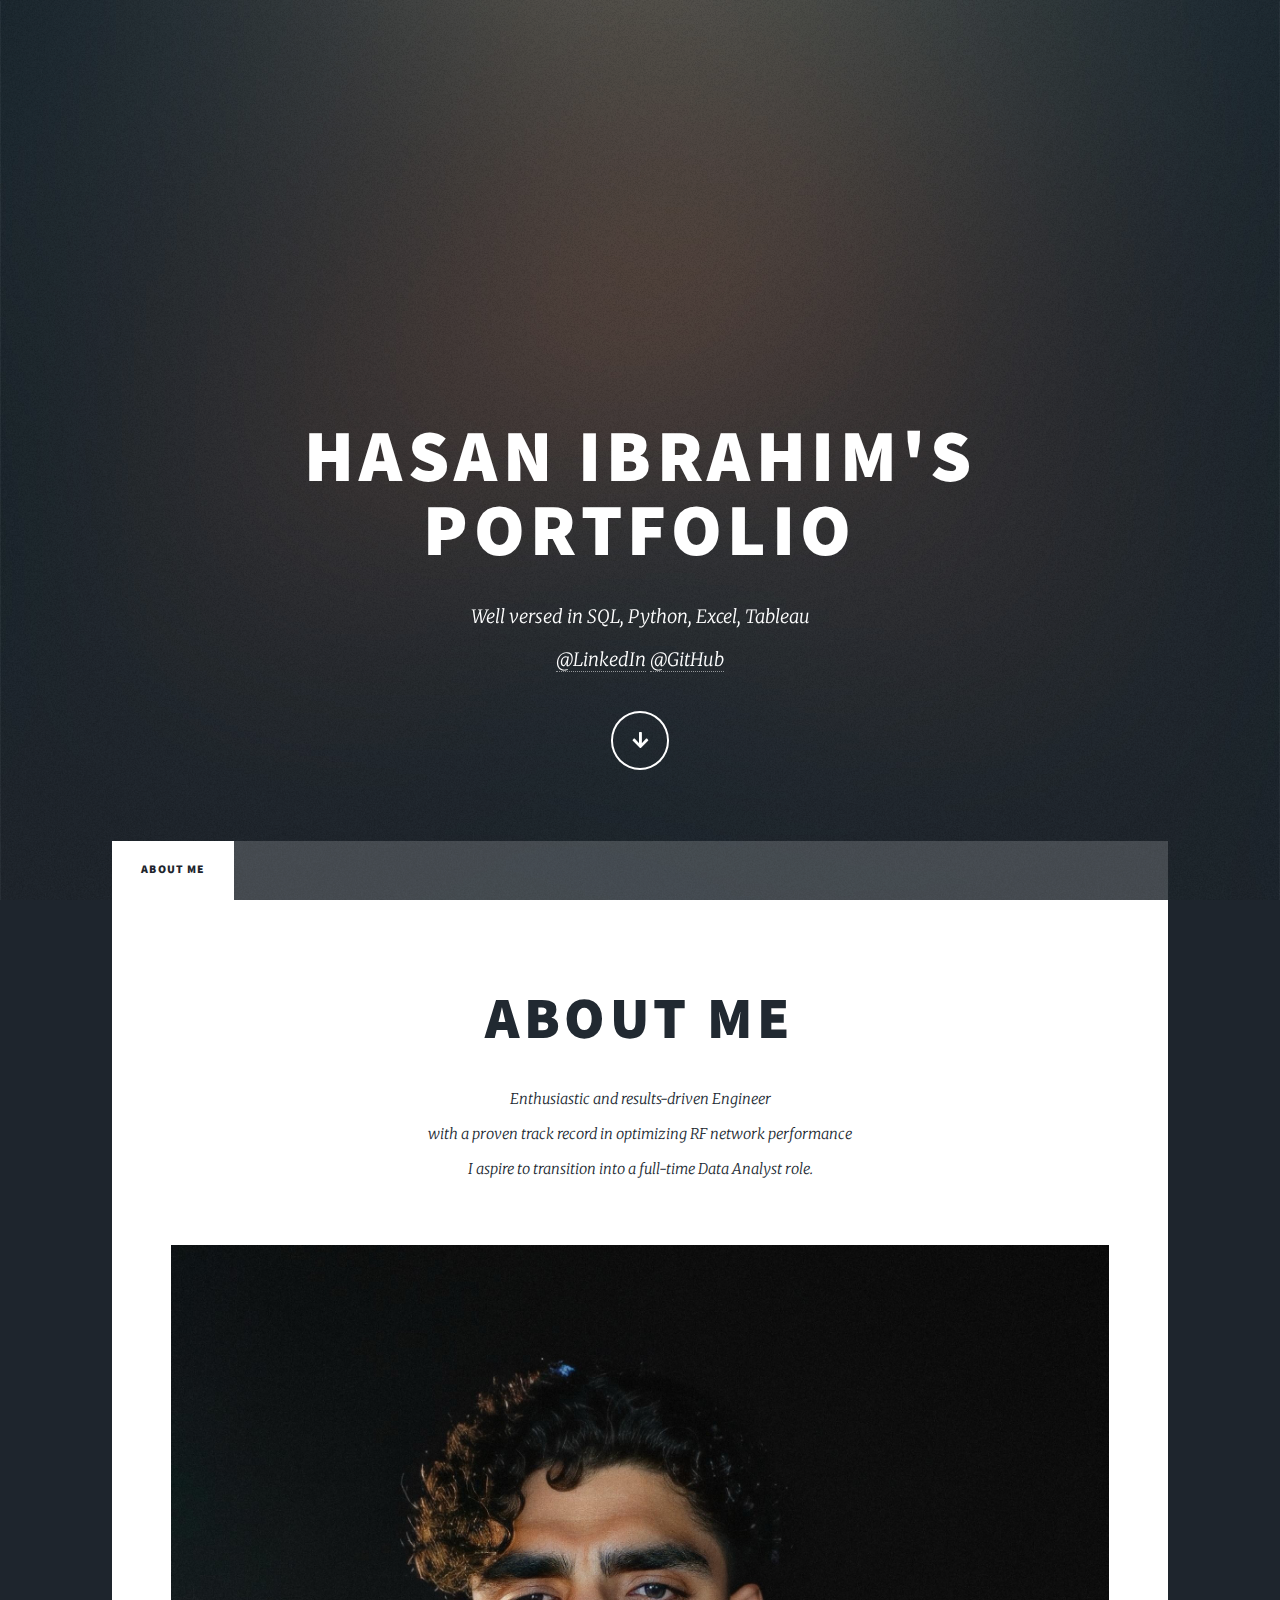
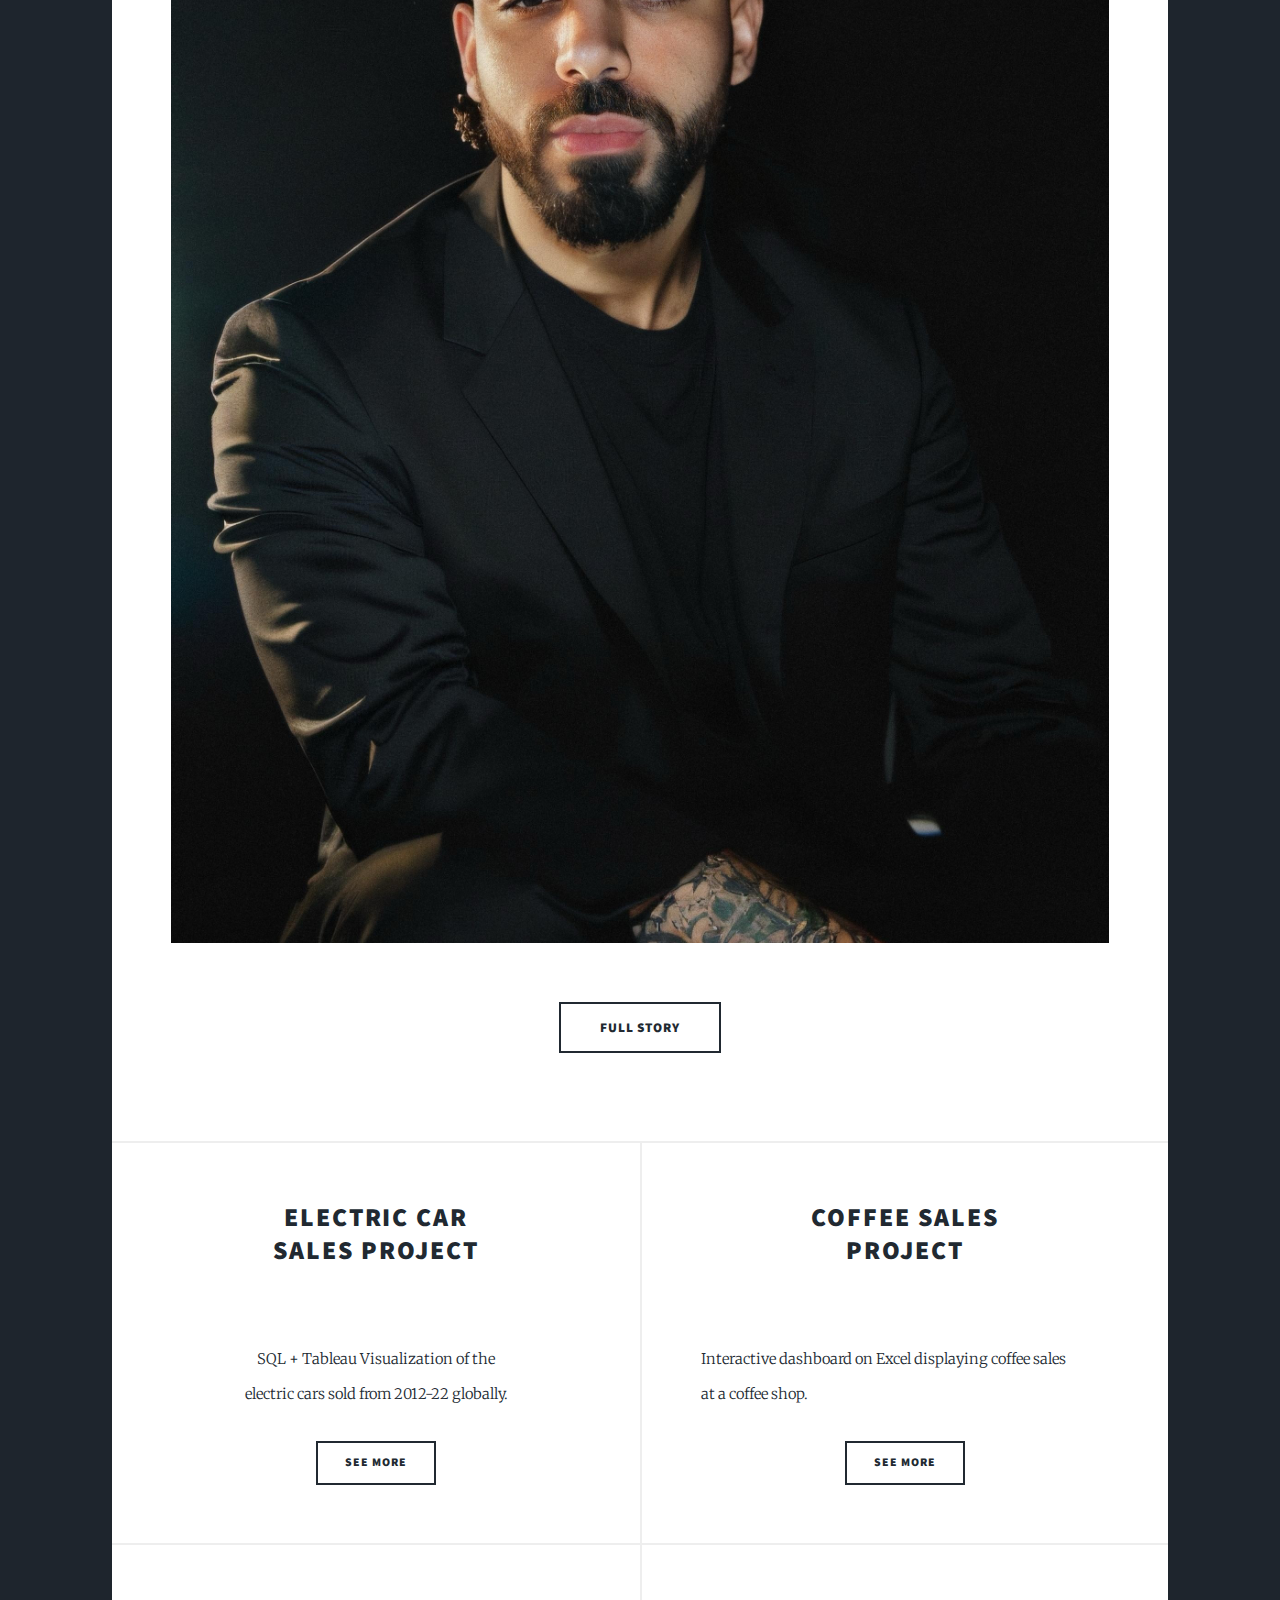
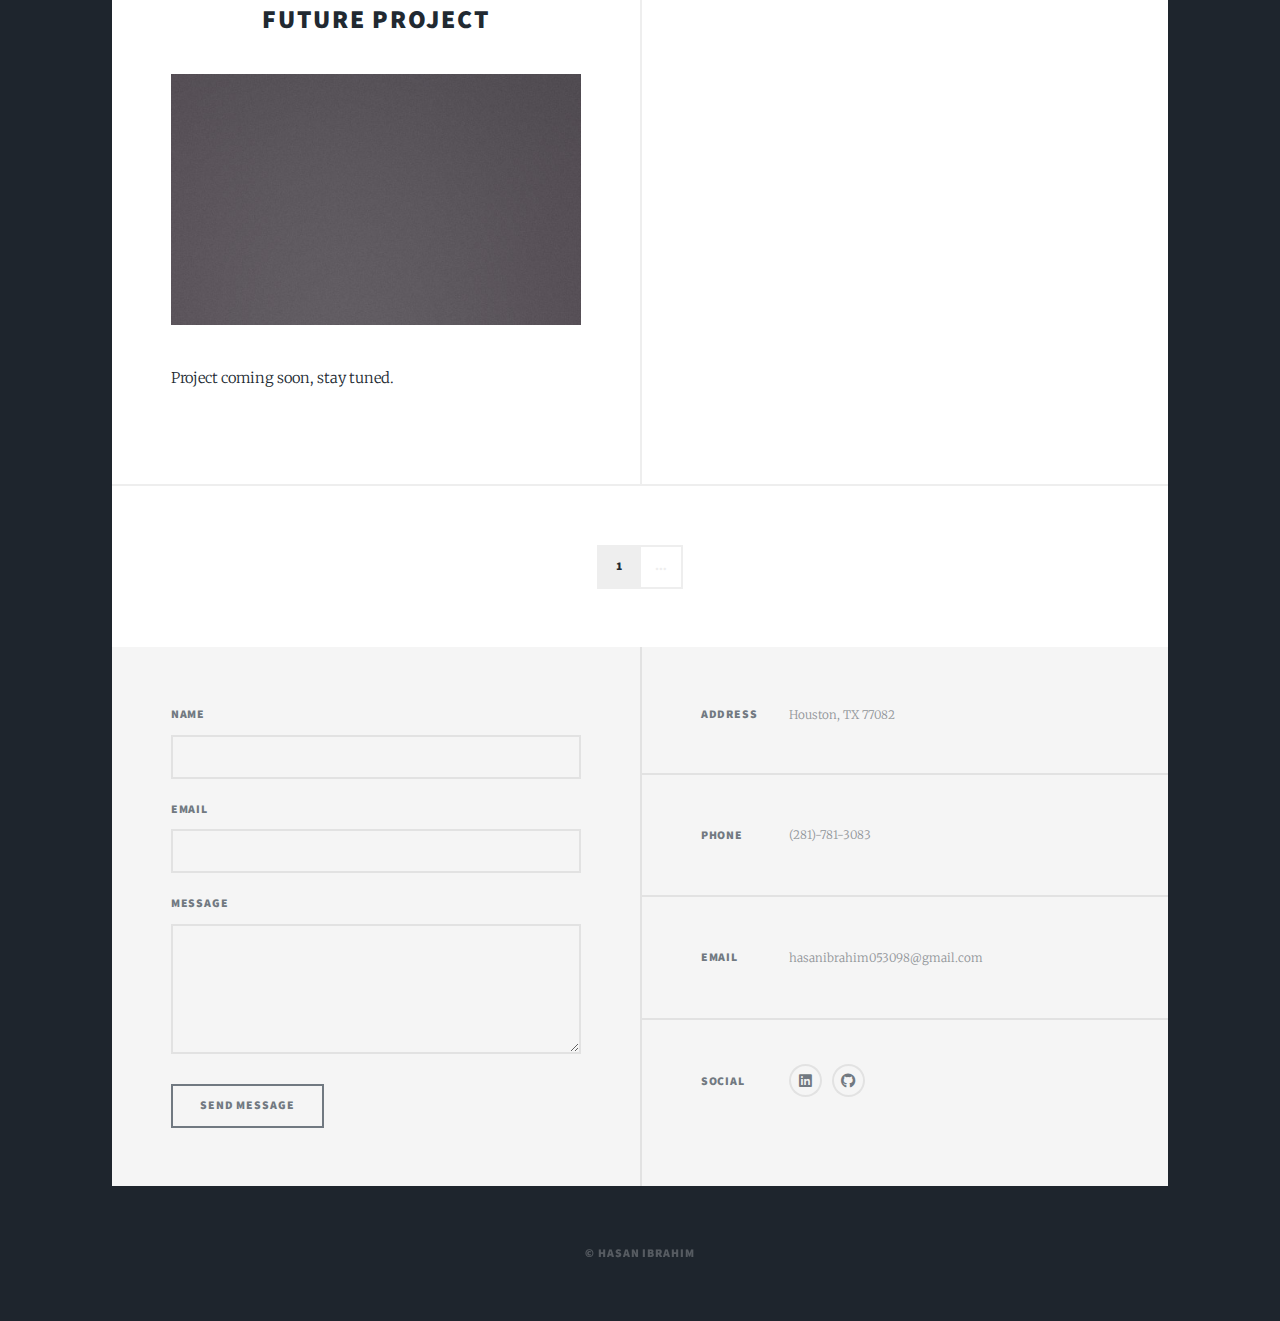
==== index.html @ 6876dbb0 "Update index.html" ====
<!DOCTYPE HTML>
<!--
	Massively by HTML5 UP
	html5up.net | @ajlkn
	Free for personal and commercial use under the CCA 3.0 license (html5up.net/license)
-->
<html>
	<head>
		<title>Hasan Ibrahim's Portfolio</title>
		<meta charset="utf-8" />
		<meta name="viewport" content="width=device-width, initial-scale=1, user-scalable=no" />
		<link rel="stylesheet" href="assets/css/main.css" />
		<noscript><link rel="stylesheet" href="assets/css/noscript.css" /></noscript>
	</head>
	<body class="is-preload">

		<!-- Wrapper -->
			<div id="wrapper" class="fade-in">

				<!-- Intro -->
					<div id="intro">
						<h1>Hasan Ibrahim's <br />
						Portfolio</h1>
						<p>Well versed in SQL, Python, Excel, Tableau <br />
							<a href="https://www.linkedin.com/in/hasan-ibrahim-1386b9132/">@LinkedIn</a>  <a href="https://github.com/HasanMIbrahim/PortfilioProjects">@GitHub</a><br />
						 </p>
						<ul class="actions">
							<li><a href="#header" class="button icon solid solo fa-arrow-down scrolly">Continue</a></li>
						</ul>
					</div>

				<!-- Header -->
					<header id="header">
						<a href="index.html" class="logo">Hasan's Portfolio</a>
					</header>

				<!-- Nav -->
					<nav id="nav">
						<ul class="links">
							<li class="active"><a href="index.html">About Me</a></li>
						

						</ul>
						<ul class="icons">
						
						</ul>
					</nav>

				<!-- Main -->
					<div id="main">

						<!-- Featured Post -->
							<article class="post featured">
								<header class="major">
									
									<h2><a href="#">About Me<br />
									</a></h2>
									<p>Enthusiastic and results-driven Engineer<br />
										with a proven track record in optimizing RF network performance<br />
										I aspire to transition into a full-time Data Analyst role.</p>
								</header>
								<a href="#" class="image main"><img src="images/pic10.jpg" alt="" /></a>
								<ul class="actions special">
									 <!-- Updated button link -->
                                     <li><a href="full_story.html" class="button large" target="_blank">Full Story</a></li>
								</ul>
							</article>

						<!-- Posts -->
							<section class="posts">
								<article>
									<header>
										
										<h2><a href="#">Electric Car<br />
										 Sales Project</a></h2>
									</header>
									<a href="#" class="image fit"><img src="https://hasanmibrahim.github.io/HasanPortfolio.github.io/images/pic11.jpg" alt="" /></a>
									<p>   <p></p>    SQL + Tableau Visualization of the <br />
									  electric cars sold from 2012-22 globally.</p>
									<ul class="actions special">
										<li><a href="see_more.html" class="button" target="_blank">See More</a></li>
									</ul>
								</article>
								<article>
									<header>
										
										<h2><a href="#">Coffee sales<br />
										Project</a></h2>
									</header>
									<a href="#" class="image fit"><img src="https://hasanmibrahim.github.io/HasanPortfolio.github.io/images/pic12.jpg" alt="" /></a>
									<p>Interactive dashboard on Excel displaying coffee sales<br /> 
									                   at a coffee shop.</p>
									<ul class="actions special">
										<li><a href="see_more2.html" class="button" target="_blank">See More</a></li>
									</ul>
								</article>
								<article>
									<header>
										
										<h2><a href="#">FUTURE PROJECT<br />
										</a></h2>
									</header>
									<a href="#" class="image fit"><img src="images/pic04.jpg" alt="" /></a>
									<p>Project coming soon, stay tuned.</p>
									<ul class="actions special">
										
									</ul>
								</article>
								<article>
									
									
								</article>
							</section>

						<!-- Footer -->
							<footer>
								<div class="pagination">
									<!--<a href="#" class="previous">Prev</a>-->
									<a href="#" class="page active">1</a>
								
									<span class="extra">&hellip;</span>
									
							</footer>

					</div>

				<!-- Footer -->
					<footer id="footer">
						<section>
							<form method="post" action="mailto:hasanibrahim053098@gmail.com" enctype="text/plain">
								<div class="fields">
									<div class="field">
										<label for="name">Name</label>
										<input type="text" name="name" id="name" />
									</div>
									<div class="field">
										<label for="email">Email</label>
										<input type="text" name="email" id="email" />
									</div>
									<div class="field">
										<label for="message">Message</label>
										<textarea name="message" id="message" rows="3"></textarea>
									</div>
								</div>
								<ul class="actions">
									<li><input type="submit" value="Send Message" /></li>
								</ul>
							</form>
						</section>
						<section class="split contact">
							<section class="alt">
								<h3>Address</h3>
								<p>Houston, TX 77082</p>
								
							</section>
							<section>
								<h3>Phone</h3>
								<p>(281)-781-3083</a></p>
							</section>
							<section>
								<h3>Email</h3>
								<p>hasanibrahim053098@gmail.com</a></p>
							</section>
							<section>
								<h3>Social</h3>
								<ul class="icons alt">
									<li><a href="https://www.linkedin.com/in/hasan-ibrahim-1386b9132/"target="_blank" class="icon brands alt fa-linkedin"><span class="label">LinkedIn</span></a></li>
									<li><a href="https://github.com/HasanMIbrahim/PortfilioProjects"target="_blank" class="icon brands alt fa-github"><span class="label">Github</span></a></li>
									
							</section>
						</section>
					</footer>

				<!-- Copyright -->
					<div id="copyright">
						<ul><li>&copy; Hasan Ibrahim</li>

			</div>

		<!-- Scripts -->
			<script src="assets/js/jquery.min.js"></script>
			<script src="assets/js/jquery.scrollex.min.js"></script>
			<script src="assets/js/jquery.scrolly.min.js"></script>
			<script src="assets/js/browser.min.js"></script>
			<script src="assets/js/breakpoints.min.js"></script>
			<script src="assets/js/util.js"></script>
			<script src="assets/js/main.js"></script>

	</body>
</html>
---- assets/css/main.css ----
@import url(fontawesome-all.min.css);
@import url("https://fonts.googleapis.com/css?family=Merriweather:300,700,300italic,700italic|Source+Sans+Pro:900");

/*
	Massively by HTML5 UP
	html5up.net | @ajlkn
	Free for personal and commercial use under the CCA 3.0 license (html5up.net/license)
*/

html, body, div, span, applet, object,
iframe, h1, h2, h3, h4, h5, h6, p, blockquote,
pre, a, abbr, acronym, address, big, cite,
code, del, dfn, em, img, ins, kbd, q, s, samp,
small, strike, strong, sub, sup, tt, var, b,
u, i, center, dl, dt, dd, ol, ul, li, fieldset,
form, label, legend, table, caption, tbody,
tfoot, thead, tr, th, td, article, aside,
canvas, details, embed, figure, figcaption,
footer, header, hgroup, menu, nav, output, ruby,
section, summary, time, mark, audio, video {
	margin: 0;
	padding: 0;
	border: 0;
	font-size: 100%;
	font: inherit;
	vertical-align: baseline;}

article, aside, details, figcaption, figure,
footer, header, hgroup, menu, nav, section {
	display: block;}

body {
	line-height: 1;
}

ol, ul {
	list-style: none;
}

blockquote, q {
	quotes: none;
}

	blockquote:before, blockquote:after, q:before, q:after {
		content: '';
		content: none;
	}

table {
	border-collapse: collapse;
	border-spacing: 0;
}

body {
	-webkit-text-size-adjust: none;
}

mark {
	background-color: transparent;
	color: inherit;
}

input::-moz-focus-inner {
	border: 0;
	padding: 0;
}

input, select, textarea {
	-moz-appearance: none;
	-webkit-appearance: none;
	-ms-appearance: none;
	appearance: none;
}

/* Basic */

	@-ms-viewport {
		width: device-width;
	}

	body {
		-ms-overflow-style: scrollbar;
	}

	@media screen and (max-width: 480px) {

		html, body {
			min-width: 320px;
		}

	}

	html {
		box-sizing: border-box;
	}

	*, *:before, *:after {
		box-sizing: inherit;
	}

	body {
		background-color: #1e252d;
	}

		body.is-preload *, body.is-preload *:before, body.is-preload *:after {
			-moz-animation: none !important;
			-webkit-animation: none !important;
			-ms-animation: none !important;
			animation: none !important;
			-moz-transition: none !important;
			-webkit-transition: none !important;
			-ms-transition: none !important;
			transition: none !important;
		}

/* Type */

	html {
		font-size: 16pt;
	}

		@media screen and (max-width: 1680px) {

			html {
				font-size: 12pt;
			}

		}

		@media screen and (max-width: 1280px) {

			html {
				font-size: 11pt;
			}

		}

		@media screen and (max-width: 360px) {

			html {
				font-size: 10pt;
			}

		}

	body {
		color: #212931;
	}

	body, input, select, textarea {
		font-family: "Merriweather", Georgia, serif;
		font-weight: 300;
		font-size: 1rem;
		line-height: 2.375;
	}

	a {
		-moz-transition: color 0.2s ease-in-out, background-color 0.2s ease-in-out, border-color 0.2s ease-in-out, box-shadow 0.2s ease-in-out;
		-webkit-transition: color 0.2s ease-in-out, background-color 0.2s ease-in-out, border-color 0.2s ease-in-out, box-shadow 0.2s ease-in-out;
		-ms-transition: color 0.2s ease-in-out, background-color 0.2s ease-in-out, border-color 0.2s ease-in-out, box-shadow 0.2s ease-in-out;
		transition: color 0.2s ease-in-out, background-color 0.2s ease-in-out, border-color 0.2s ease-in-out, box-shadow 0.2s ease-in-out;
		border-bottom: dotted 1px;
		text-decoration: none;
	}

		a:hover {
			border-bottom-color: transparent;
		}

	strong, b {
		font-weight: 600;
	}

	em, i {
		font-style: italic;
	}

	p {
		text-align: justify;
		margin: 0 0 2rem 0;
	}

	h1, h2, h3, h4, h5, h6 {
		font-family: "Source Sans Pro", Helvetica, sans-serif;
		font-weight: 900;
		line-height: 1.5;
		letter-spacing: 0.075em;
		text-transform: uppercase;
		margin: 0 0 1rem 0;
	}

		h1 a, h2 a, h3 a, h4 a, h5 a, h6 a {
			border-bottom: 0;
			color: inherit;
			text-decoration: none;
		}

	h1 {
		font-size: 4rem;
		line-height: 1.1;
		margin: 0 0 2rem 0;
	}

	h2 {
		font-size: 1.75rem;
		line-height: 1.3;
		margin: 0 0 1.5rem 0;
	}

	h3 {
		font-size: 1.25rem;
		margin: 0 0 1.5rem 0;
	}

	h4 {
		font-size: 1rem;
	}

	h5 {
		font-size: 0.9rem;
	}

	h6 {
		font-size: 0.8rem;
	}

	sub {
		font-size: 0.8rem;
		position: relative;
		top: 0.5rem;
	}

	sup {
		font-size: 0.8rem;
		position: relative;
		top: -0.5rem;
	}

	blockquote {
		border-left: solid 4px;
		font-style: italic;
		margin: 0 0 2rem 0;
		padding: 0.5rem 0 0.5rem 2rem;
	}

	code {
		border: solid 2px;
		font-family: "Courier New", monospace;
		font-size: 0.9rem;
		margin: 0 0.25rem;
		padding: 0.25rem 0.65rem;
	}

	pre {
		-webkit-overflow-scrolling: touch;
		font-family: "Courier New", monospace;
		font-size: 0.9rem;
		margin: 0 0 2rem 0;
	}

		pre code {
			display: block;
			line-height: 1.75;
			padding: 1rem 1.5rem;
			overflow-x: auto;
		}

	hr {
		border: 0;
		border-bottom: solid 2px;
		margin: 3rem 0;
	}

		hr.major {
			margin: 5rem 0;
		}

	.align-left {
		text-align: left;
	}

	.align-center {
		text-align: center;
	}

	.align-right {
		text-align: right;
	}

	input, select, textarea {
		color: #212931;
	}

	a {
		color: #212931;
		border-bottom-color: rgba(33, 41, 49, 0.5);
	}

		a:hover {
			border-bottom-color: transparent;
			color: #18bfef !important;
		}

	strong, b {
		color: #212931;
	}

	h1, h2, h3, h4, h5, h6 {
		color: #212931;
	}

	blockquote {
		border-left-color: #eeeeee;
	}

	code {
		background: rgba(220, 220, 220, 0.25);
		border-color: #eeeeee;
	}

	hr {
		border-bottom-color: #eeeeee;
	}

/* Row */

	.row {
		display: flex;
		flex-wrap: wrap;
		box-sizing: border-box;
		align-items: stretch;
	}

		.row > * {
			box-sizing: border-box;
		}

		.row.gtr-uniform > * > :last-child {
			margin-bottom: 0;
		}

		.row.aln-left {
			justify-content: flex-start;
		}

		.row.aln-center {
			justify-content: center;
		}

		.row.aln-right {
			justify-content: flex-end;
		}

		.row.aln-top {
			align-items: flex-start;
		}

		.row.aln-middle {
			align-items: center;
		}

		.row.aln-bottom {
			align-items: flex-end;
		}

		.row > .imp {
			order: -1;
		}

		.row > .col-1 {
			width: 8.33333%;
		}

		.row > .off-1 {
			margin-left: 8.33333%;
		}

		.row > .col-2 {
			width: 16.66667%;
		}

		.row > .off-2 {
			margin-left: 16.66667%;
		}

		.row > .col-3 {
			width: 25%;
		}

		.row > .off-3 {
			margin-left: 25%;
		}

		.row > .col-4 {
			width: 33.33333%;
		}

		.row > .off-4 {
			margin-left: 33.33333%;
		}

		.row > .col-5 {
			width: 41.66667%;
		}

		.row > .off-5 {
			margin-left: 41.66667%;
		}

		.row > .col-6 {
			width: 50%;
		}

		.row > .off-6 {
			margin-left: 50%;
		}

		.row > .col-7 {
			width: 58.33333%;
		}

		.row > .off-7 {
			margin-left: 58.33333%;
		}

		.row > .col-8 {
			width: 66.66667%;
		}

		.row > .off-8 {
			margin-left: 66.66667%;
		}

		.row > .col-9 {
			width: 75%;
		}

		.row > .off-9 {
			margin-left: 75%;
		}

		.row > .col-10 {
			width: 83.33333%;
		}

		.row > .off-10 {
			margin-left: 83.33333%;
		}

		.row > .col-11 {
			width: 91.66667%;
		}

		.row > .off-11 {
			margin-left: 91.66667%;
		}

		.row > .col-12 {
			width: 100%;
		}

		.row > .off-12 {
			margin-left: 100%;
		}

		.row.gtr-0 {
			margin-top: 0;
			margin-left: 0rem;
		}

			.row.gtr-0 > * {
				padding: 0 0 0 0rem;
			}

			.row.gtr-0.gtr-uniform {
				margin-top: 0rem;
			}

				.row.gtr-0.gtr-uniform > * {
					padding-top: 0rem;
				}

		.row.gtr-25 {
			margin-top: 0;
			margin-left: -0.375rem;
		}

			.row.gtr-25 > * {
				padding: 0 0 0 0.375rem;
			}

			.row.gtr-25.gtr-uniform {
				margin-top: -0.375rem;
			}

				.row.gtr-25.gtr-uniform > * {
					padding-top: 0.375rem;
				}

		.row.gtr-50 {
			margin-top: 0;
			margin-left: -0.75rem;
		}

			.row.gtr-50 > * {
				padding: 0 0 0 0.75rem;
			}

			.row.gtr-50.gtr-uniform {
				margin-top: -0.75rem;
			}

				.row.gtr-50.gtr-uniform > * {
					padding-top: 0.75rem;
				}

		.row {
			margin-top: 0;
			margin-left: -1.5rem;
		}

			.row > * {
				padding: 0 0 0 1.5rem;
			}

			.row.gtr-uniform {
				margin-top: -1.5rem;
			}

				.row.gtr-uniform > * {
					padding-top: 1.5rem;
				}

		.row.gtr-150 {
			margin-top: 0;
			margin-left: -2.25rem;
		}

			.row.gtr-150 > * {
				padding: 0 0 0 2.25rem;
			}

			.row.gtr-150.gtr-uniform {
				margin-top: -2.25rem;
			}

				.row.gtr-150.gtr-uniform > * {
					padding-top: 2.25rem;
				}

		.row.gtr-200 {
			margin-top: 0;
			margin-left: -3rem;
		}

			.row.gtr-200 > * {
				padding: 0 0 0 3rem;
			}

			.row.gtr-200.gtr-uniform {
				margin-top: -3rem;
			}

				.row.gtr-200.gtr-uniform > * {
					padding-top: 3rem;
				}

		@media screen and (max-width: 1680px) {

			.row {
				display: flex;
				flex-wrap: wrap;
				box-sizing: border-box;
				align-items: stretch;
			}

				.row > * {
					box-sizing: border-box;
				}

				.row.gtr-uniform > * > :last-child {
					margin-bottom: 0;
				}

				.row.aln-left {
					justify-content: flex-start;
				}

				.row.aln-center {
					justify-content: center;
				}

				.row.aln-right {
					justify-content: flex-end;
				}

				.row.aln-top {
					align-items: flex-start;
				}

				.row.aln-middle {
					align-items: center;
				}

				.row.aln-bottom {
					align-items: flex-end;
				}

				.row > .imp-xlarge {
					order: -1;
				}

				.row > .col-1-xlarge {
					width: 8.33333%;
				}

				.row > .off-1-xlarge {
					margin-left: 8.33333%;
				}

				.row > .col-2-xlarge {
					width: 16.66667%;
				}

				.row > .off-2-xlarge {
					margin-left: 16.66667%;
				}

				.row > .col-3-xlarge {
					width: 25%;
				}

				.row > .off-3-xlarge {
					margin-left: 25%;
				}

				.row > .col-4-xlarge {
					width: 33.33333%;
				}

				.row > .off-4-xlarge {
					margin-left: 33.33333%;
				}

				.row > .col-5-xlarge {
					width: 41.66667%;
				}

				.row > .off-5-xlarge {
					margin-left: 41.66667%;
				}

				.row > .col-6-xlarge {
					width: 50%;
				}

				.row > .off-6-xlarge {
					margin-left: 50%;
				}

				.row > .col-7-xlarge {
					width: 58.33333%;
				}

				.row > .off-7-xlarge {
					margin-left: 58.33333%;
				}

				.row > .col-8-xlarge {
					width: 66.66667%;
				}

				.row > .off-8-xlarge {
					margin-left: 66.66667%;
				}

				.row > .col-9-xlarge {
					width: 75%;
				}

				.row > .off-9-xlarge {
					margin-left: 75%;
				}

				.row > .col-10-xlarge {
					width: 83.33333%;
				}

				.row > .off-10-xlarge {
					margin-left: 83.33333%;
				}

				.row > .col-11-xlarge {
					width: 91.66667%;
				}

				.row > .off-11-xlarge {
					margin-left: 91.66667%;
				}

				.row > .col-12-xlarge {
					width: 100%;
				}

				.row > .off-12-xlarge {
					margin-left: 100%;
				}

				.row.gtr-0 {
					margin-top: 0;
					margin-left: 0rem;
				}

					.row.gtr-0 > * {
						padding: 0 0 0 0rem;
					}

					.row.gtr-0.gtr-uniform {
						margin-top: 0rem;
					}

						.row.gtr-0.gtr-uniform > * {
							padding-top: 0rem;
						}

				.row.gtr-25 {
					margin-top: 0;
					margin-left: -0.375rem;
				}

					.row.gtr-25 > * {
						padding: 0 0 0 0.375rem;
					}

					.row.gtr-25.gtr-uniform {
						margin-top: -0.375rem;
					}

						.row.gtr-25.gtr-uniform > * {
							padding-top: 0.375rem;
						}

				.row.gtr-50 {
					margin-top: 0;
					margin-left: -0.75rem;
				}

					.row.gtr-50 > * {
						padding: 0 0 0 0.75rem;
					}

					.row.gtr-50.gtr-uniform {
						margin-top: -0.75rem;
					}

						.row.gtr-50.gtr-uniform > * {
							padding-top: 0.75rem;
						}

				.row {
					margin-top: 0;
					margin-left: -1.5rem;
				}

					.row > * {
						padding: 0 0 0 1.5rem;
					}

					.row.gtr-uniform {
						margin-top: -1.5rem;
					}

						.row.gtr-uniform > * {
							padding-top: 1.5rem;
						}

				.row.gtr-150 {
					margin-top: 0;
					margin-left: -2.25rem;
				}

					.row.gtr-150 > * {
						padding: 0 0 0 2.25rem;
					}

					.row.gtr-150.gtr-uniform {
						margin-top: -2.25rem;
					}

						.row.gtr-150.gtr-uniform > * {
							padding-top: 2.25rem;
						}

				.row.gtr-200 {
					margin-top: 0;
					margin-left: -3rem;
				}

					.row.gtr-200 > * {
						padding: 0 0 0 3rem;
					}

					.row.gtr-200.gtr-uniform {
						margin-top: -3rem;
					}

						.row.gtr-200.gtr-uniform > * {
							padding-top: 3rem;
						}

		}

		@media screen and (max-width: 1280px) {

			.row {
				display: flex;
				flex-wrap: wrap;
				box-sizing: border-box;
				align-items: stretch;
			}

				.row > * {
					box-sizing: border-box;
				}

				.row.gtr-uniform > * > :last-child {
					margin-bottom: 0;
				}

				.row.aln-left {
					justify-content: flex-start;
				}

				.row.aln-center {
					justify-content: center;
				}

				.row.aln-right {
					justify-content: flex-end;
				}

				.row.aln-top {
					align-items: flex-start;
				}

				.row.aln-middle {
					align-items: center;
				}

				.row.aln-bottom {
					align-items: flex-end;
				}

				.row > .imp-large {
					order: -1;
				}

				.row > .col-1-large {
					width: 8.33333%;
				}

				.row > .off-1-large {
					margin-left: 8.33333%;
				}

				.row > .col-2-large {
					width: 16.66667%;
				}

				.row > .off-2-large {
					margin-left: 16.66667%;
				}

				.row > .col-3-large {
					width: 25%;
				}

				.row > .off-3-large {
					margin-left: 25%;
				}

				.row > .col-4-large {
					width: 33.33333%;
				}

				.row > .off-4-large {
					margin-left: 33.33333%;
				}

				.row > .col-5-large {
					width: 41.66667%;
				}

				.row > .off-5-large {
					margin-left: 41.66667%;
				}

				.row > .col-6-large {
					width: 50%;
				}

				.row > .off-6-large {
					margin-left: 50%;
				}

				.row > .col-7-large {
					width: 58.33333%;
				}

				.row > .off-7-large {
					margin-left: 58.33333%;
				}

				.row > .col-8-large {
					width: 66.66667%;
				}

				.row > .off-8-large {
					margin-left: 66.66667%;
				}

				.row > .col-9-large {
					width: 75%;
				}

				.row > .off-9-large {
					margin-left: 75%;
				}

				.row > .col-10-large {
					width: 83.33333%;
				}

				.row > .off-10-large {
					margin-left: 83.33333%;
				}

				.row > .col-11-large {
					width: 91.66667%;
				}

				.row > .off-11-large {
					margin-left: 91.66667%;
				}

				.row > .col-12-large {
					width: 100%;
				}

				.row > .off-12-large {
					margin-left: 100%;
				}

				.row.gtr-0 {
					margin-top: 0;
					margin-left: 0rem;
				}

					.row.gtr-0 > * {
						padding: 0 0 0 0rem;
					}

					.row.gtr-0.gtr-uniform {
						margin-top: 0rem;
					}

						.row.gtr-0.gtr-uniform > * {
							padding-top: 0rem;
						}

				.row.gtr-25 {
					margin-top: 0;
					margin-left: -0.375rem;
				}

					.row.gtr-25 > * {
						padding: 0 0 0 0.375rem;
					}

					.row.gtr-25.gtr-uniform {
						margin-top: -0.375rem;
					}

						.row.gtr-25.gtr-uniform > * {
							padding-top: 0.375rem;
						}

				.row.gtr-50 {
					margin-top: 0;
					margin-left: -0.75rem;
				}

					.row.gtr-50 > * {
						padding: 0 0 0 0.75rem;
					}

					.row.gtr-50.gtr-uniform {
						margin-top: -0.75rem;
					}

						.row.gtr-50.gtr-uniform > * {
							padding-top: 0.75rem;
						}

				.row {
					margin-top: 0;
					margin-left: -1.5rem;
				}

					.row > * {
						padding: 0 0 0 1.5rem;
					}

					.row.gtr-uniform {
						margin-top: -1.5rem;
					}

						.row.gtr-uniform > * {
							padding-top: 1.5rem;
						}

				.row.gtr-150 {
					margin-top: 0;
					margin-left: -2.25rem;
				}

					.row.gtr-150 > * {
						padding: 0 0 0 2.25rem;
					}

					.row.gtr-150.gtr-uniform {
						margin-top: -2.25rem;
					}

						.row.gtr-150.gtr-uniform > * {
							padding-top: 2.25rem;
						}

				.row.gtr-200 {
					margin-top: 0;
					margin-left: -3rem;
				}

					.row.gtr-200 > * {
						padding: 0 0 0 3rem;
					}

					.row.gtr-200.gtr-uniform {
						margin-top: -3rem;
					}

						.row.gtr-200.gtr-uniform > * {
							padding-top: 3rem;
						}

		}

		@media screen and (max-width: 980px) {

			.row {
				display: flex;
				flex-wrap: wrap;
				box-sizing: border-box;
				align-items: stretch;
			}

				.row > * {
					box-sizing: border-box;
				}

				.row.gtr-uniform > * > :last-child {
					margin-bottom: 0;
				}

				.row.aln-left {
					justify-content: flex-start;
				}

				.row.aln-center {
					justify-content: center;
				}

				.row.aln-right {
					justify-content: flex-end;
				}

				.row.aln-top {
					align-items: flex-start;
				}

				.row.aln-middle {
					align-items: center;
				}

				.row.aln-bottom {
					align-items: flex-end;
				}

				.row > .imp-medium {
					order: -1;
				}

				.row > .col-1-medium {
					width: 8.33333%;
				}

				.row > .off-1-medium {
					margin-left: 8.33333%;
				}

				.row > .col-2-medium {
					width: 16.66667%;
				}

				.row > .off-2-medium {
					margin-left: 16.66667%;
				}

				.row > .col-3-medium {
					width: 25%;
				}

				.row > .off-3-medium {
					margin-left: 25%;
				}

				.row > .col-4-medium {
					width: 33.33333%;
				}

				.row > .off-4-medium {
					margin-left: 33.33333%;
				}

				.row > .col-5-medium {
					width: 41.66667%;
				}

				.row > .off-5-medium {
					margin-left: 41.66667%;
				}

				.row > .col-6-medium {
					width: 50%;
				}

				.row > .off-6-medium {
					margin-left: 50%;
				}

				.row > .col-7-medium {
					width: 58.33333%;
				}

				.row > .off-7-medium {
					margin-left: 58.33333%;
				}

				.row > .col-8-medium {
					width: 66.66667%;
				}

				.row > .off-8-medium {
					margin-left: 66.66667%;
				}

				.row > .col-9-medium {
					width: 75%;
				}

				.row > .off-9-medium {
					margin-left: 75%;
				}

				.row > .col-10-medium {
					width: 83.33333%;
				}

				.row > .off-10-medium {
					margin-left: 83.33333%;
				}

				.row > .col-11-medium {
					width: 91.66667%;
				}

				.row > .off-11-medium {
					margin-left: 91.66667%;
				}

				.row > .col-12-medium {
					width: 100%;
				}

				.row > .off-12-medium {
					margin-left: 100%;
				}

				.row.gtr-0 {
					margin-top: 0;
					margin-left: 0rem;
				}

					.row.gtr-0 > * {
						padding: 0 0 0 0rem;
					}

					.row.gtr-0.gtr-uniform {
						margin-top: 0rem;
					}

						.row.gtr-0.gtr-uniform > * {
							padding-top: 0rem;
						}

				.row.gtr-25 {
					margin-top: 0;
					margin-left: -0.375rem;
				}

					.row.gtr-25 > * {
						padding: 0 0 0 0.375rem;
					}

					.row.gtr-25.gtr-uniform {
						margin-top: -0.375rem;
					}

						.row.gtr-25.gtr-uniform > * {
							padding-top: 0.375rem;
						}

				.row.gtr-50 {
					margin-top: 0;
					margin-left: -0.75rem;
				}

					.row.gtr-50 > * {
						padding: 0 0 0 0.75rem;
					}

					.row.gtr-50.gtr-uniform {
						margin-top: -0.75rem;
					}

						.row.gtr-50.gtr-uniform > * {
							padding-top: 0.75rem;
						}

				.row {
					margin-top: 0;
					margin-left: -1.5rem;
				}

					.row > * {
						padding: 0 0 0 1.5rem;
					}

					.row.gtr-uniform {
						margin-top: -1.5rem;
					}

						.row.gtr-uniform > * {
							padding-top: 1.5rem;
						}

				.row.gtr-150 {
					margin-top: 0;
					margin-left: -2.25rem;
				}

					.row.gtr-150 > * {
						padding: 0 0 0 2.25rem;
					}

					.row.gtr-150.gtr-uniform {
						margin-top: -2.25rem;
					}

						.row.gtr-150.gtr-uniform > * {
							padding-top: 2.25rem;
						}

				.row.gtr-200 {
					margin-top: 0;
					margin-left: -3rem;
				}

					.row.gtr-200 > * {
						padding: 0 0 0 3rem;
					}

					.row.gtr-200.gtr-uniform {
						margin-top: -3rem;
					}

						.row.gtr-200.gtr-uniform > * {
							padding-top: 3rem;
						}

		}

		@media screen and (max-width: 736px) {

			.row {
				display: flex;
				flex-wrap: wrap;
				box-sizing: border-box;
				align-items: stretch;
			}

				.row > * {
					box-sizing: border-box;
				}

				.row.gtr-uniform > * > :last-child {
					margin-bottom: 0;
				}

				.row.aln-left {
					justify-content: flex-start;
				}

				.row.aln-center {
					justify-content: center;
				}

				.row.aln-right {
					justify-content: flex-end;
				}

				.row.aln-top {
					align-items: flex-start;
				}

				.row.aln-middle {
					align-items: center;
				}

				.row.aln-bottom {
					align-items: flex-end;
				}

				.row > .imp-small {
					order: -1;
				}

				.row > .col-1-small {
					width: 8.33333%;
				}

				.row > .off-1-small {
					margin-left: 8.33333%;
				}

				.row > .col-2-small {
					width: 16.66667%;
				}

				.row > .off-2-small {
					margin-left: 16.66667%;
				}

				.row > .col-3-small {
					width: 25%;
				}

				.row > .off-3-small {
					margin-left: 25%;
				}

				.row > .col-4-small {
					width: 33.33333%;
				}

				.row > .off-4-small {
					margin-left: 33.33333%;
				}

				.row > .col-5-small {
					width: 41.66667%;
				}

				.row > .off-5-small {
					margin-left: 41.66667%;
				}

				.row > .col-6-small {
					width: 50%;
				}

				.row > .off-6-small {
					margin-left: 50%;
				}

				.row > .col-7-small {
					width: 58.33333%;
				}

				.row > .off-7-small {
					margin-left: 58.33333%;
				}

				.row > .col-8-small {
					width: 66.66667%;
				}

				.row > .off-8-small {
					margin-left: 66.66667%;
				}

				.row > .col-9-small {
					width: 75%;
				}

				.row > .off-9-small {
					margin-left: 75%;
				}

				.row > .col-10-small {
					width: 83.33333%;
				}

				.row > .off-10-small {
					margin-left: 83.33333%;
				}

				.row > .col-11-small {
					width: 91.66667%;
				}

				.row > .off-11-small {
					margin-left: 91.66667%;
				}

				.row > .col-12-small {
					width: 100%;
				}

				.row > .off-12-small {
					margin-left: 100%;
				}

				.row.gtr-0 {
					margin-top: 0;
					margin-left: 0rem;
				}

					.row.gtr-0 > * {
						padding: 0 0 0 0rem;
					}

					.row.gtr-0.gtr-uniform {
						margin-top: 0rem;
					}

						.row.gtr-0.gtr-uniform > * {
							padding-top: 0rem;
						}

				.row.gtr-25 {
					margin-top: 0;
					margin-left: -0.375rem;
				}

					.row.gtr-25 > * {
						padding: 0 0 0 0.375rem;
					}

					.row.gtr-25.gtr-uniform {
						margin-top: -0.375rem;
					}

						.row.gtr-25.gtr-uniform > * {
							padding-top: 0.375rem;
						}

				.row.gtr-50 {
					margin-top: 0;
					margin-left: -0.75rem;
				}

					.row.gtr-50 > * {
						padding: 0 0 0 0.75rem;
					}

					.row.gtr-50.gtr-uniform {
						margin-top: -0.75rem;
					}

						.row.gtr-50.gtr-uniform > * {
							padding-top: 0.75rem;
						}

				.row {
					margin-top: 0;
					margin-left: -1.5rem;
				}

					.row > * {
						padding: 0 0 0 1.5rem;
					}

					.row.gtr-uniform {
						margin-top: -1.5rem;
					}

						.row.gtr-uniform > * {
							padding-top: 1.5rem;
						}

				.row.gtr-150 {
					margin-top: 0;
					margin-left: -2.25rem;
				}

					.row.gtr-150 > * {
						padding: 0 0 0 2.25rem;
					}

					.row.gtr-150.gtr-uniform {
						margin-top: -2.25rem;
					}

						.row.gtr-150.gtr-uniform > * {
							padding-top: 2.25rem;
						}

				.row.gtr-200 {
					margin-top: 0;
					margin-left: -3rem;
				}

					.row.gtr-200 > * {
						padding: 0 0 0 3rem;
					}

					.row.gtr-200.gtr-uniform {
						margin-top: -3rem;
					}

						.row.gtr-200.gtr-uniform > * {
							padding-top: 3rem;
						}

		}

		@media screen and (max-width: 480px) {

			.row {
				display: flex;
				flex-wrap: wrap;
				box-sizing: border-box;
				align-items: stretch;
			}

				.row > * {
					box-sizing: border-box;
				}

				.row.gtr-uniform > * > :last-child {
					margin-bottom: 0;
				}

				.row.aln-left {
					justify-content: flex-start;
				}

				.row.aln-center {
					justify-content: center;
				}

				.row.aln-right {
					justify-content: flex-end;
				}

				.row.aln-top {
					align-items: flex-start;
				}

				.row.aln-middle {
					align-items: center;
				}

				.row.aln-bottom {
					align-items: flex-end;
				}

				.row > .imp-xsmall {
					order: -1;
				}

				.row > .col-1-xsmall {
					width: 8.33333%;
				}

				.row > .off-1-xsmall {
					margin-left: 8.33333%;
				}

				.row > .col-2-xsmall {
					width: 16.66667%;
				}

				.row > .off-2-xsmall {
					margin-left: 16.66667%;
				}

				.row > .col-3-xsmall {
					width: 25%;
				}

				.row > .off-3-xsmall {
					margin-left: 25%;
				}

				.row > .col-4-xsmall {
					width: 33.33333%;
				}

				.row > .off-4-xsmall {
					margin-left: 33.33333%;
				}

				.row > .col-5-xsmall {
					width: 41.66667%;
				}

				.row > .off-5-xsmall {
					margin-left: 41.66667%;
				}

				.row > .col-6-xsmall {
					width: 50%;
				}

				.row > .off-6-xsmall {
					margin-left: 50%;
				}

				.row > .col-7-xsmall {
					width: 58.33333%;
				}

				.row > .off-7-xsmall {
					margin-left: 58.33333%;
				}

				.row > .col-8-xsmall {
					width: 66.66667%;
				}

				.row > .off-8-xsmall {
					margin-left: 66.66667%;
				}

				.row > .col-9-xsmall {
					width: 75%;
				}

				.row > .off-9-xsmall {
					margin-left: 75%;
				}

				.row > .col-10-xsmall {
					width: 83.33333%;
				}

				.row > .off-10-xsmall {
					margin-left: 83.33333%;
				}

				.row > .col-11-xsmall {
					width: 91.66667%;
				}

				.row > .off-11-xsmall {
					margin-left: 91.66667%;
				}

				.row > .col-12-xsmall {
					width: 100%;
				}

				.row > .off-12-xsmall {
					margin-left: 100%;
				}

				.row.gtr-0 {
					margin-top: 0;
					margin-left: 0rem;
				}

					.row.gtr-0 > * {
						padding: 0 0 0 0rem;
					}

					.row.gtr-0.gtr-uniform {
						margin-top: 0rem;
					}

						.row.gtr-0.gtr-uniform > * {
							padding-top: 0rem;
						}

				.row.gtr-25 {
					margin-top: 0;
					margin-left: -0.375rem;
				}

					.row.gtr-25 > * {
						padding: 0 0 0 0.375rem;
					}

					.row.gtr-25.gtr-uniform {
						margin-top: -0.375rem;
					}

						.row.gtr-25.gtr-uniform > * {
							padding-top: 0.375rem;
						}

				.row.gtr-50 {
					margin-top: 0;
					margin-left: -0.75rem;
				}

					.row.gtr-50 > * {
						padding: 0 0 0 0.75rem;
					}

					.row.gtr-50.gtr-uniform {
						margin-top: -0.75rem;
					}

						.row.gtr-50.gtr-uniform > * {
							padding-top: 0.75rem;
						}

				.row {
					margin-top: 0;
					margin-left: -1.5rem;
				}

					.row > * {
						padding: 0 0 0 1.5rem;
					}

					.row.gtr-uniform {
						margin-top: -1.5rem;
					}

						.row.gtr-uniform > * {
							padding-top: 1.5rem;
						}

				.row.gtr-150 {
					margin-top: 0;
					margin-left: -2.25rem;
				}

					.row.gtr-150 > * {
						padding: 0 0 0 2.25rem;
					}

					.row.gtr-150.gtr-uniform {
						margin-top: -2.25rem;
					}

						.row.gtr-150.gtr-uniform > * {
							padding-top: 2.25rem;
						}

				.row.gtr-200 {
					margin-top: 0;
					margin-left: -3rem;
				}

					.row.gtr-200 > * {
						padding: 0 0 0 3rem;
					}

					.row.gtr-200.gtr-uniform {
						margin-top: -3rem;
					}

						.row.gtr-200.gtr-uniform > * {
							padding-top: 3rem;
						}

		}

		@media screen and (max-width: 360px) {

			.row {
				display: flex;
				flex-wrap: wrap;
				box-sizing: border-box;
				align-items: stretch;
			}

				.row > * {
					box-sizing: border-box;
				}

				.row.gtr-uniform > * > :last-child {
					margin-bottom: 0;
				}

				.row.aln-left {
					justify-content: flex-start;
				}

				.row.aln-center {
					justify-content: center;
				}

				.row.aln-right {
					justify-content: flex-end;
				}

				.row.aln-top {
					align-items: flex-start;
				}

				.row.aln-middle {
					align-items: center;
				}

				.row.aln-bottom {
					align-items: flex-end;
				}

				.row > .imp-xxsmall {
					order: -1;
				}

				.row > .col-1-xxsmall {
					width: 8.33333%;
				}

				.row > .off-1-xxsmall {
					margin-left: 8.33333%;
				}

				.row > .col-2-xxsmall {
					width: 16.66667%;
				}

				.row > .off-2-xxsmall {
					margin-left: 16.66667%;
				}

				.row > .col-3-xxsmall {
					width: 25%;
				}

				.row > .off-3-xxsmall {
					margin-left: 25%;
				}

				.row > .col-4-xxsmall {
					width: 33.33333%;
				}

				.row > .off-4-xxsmall {
					margin-left: 33.33333%;
				}

				.row > .col-5-xxsmall {
					width: 41.66667%;
				}

				.row > .off-5-xxsmall {
					margin-left: 41.66667%;
				}

				.row > .col-6-xxsmall {
					width: 50%;
				}

				.row > .off-6-xxsmall {
					margin-left: 50%;
				}

				.row > .col-7-xxsmall {
					width: 58.33333%;
				}

				.row > .off-7-xxsmall {
					margin-left: 58.33333%;
				}

				.row > .col-8-xxsmall {
					width: 66.66667%;
				}

				.row > .off-8-xxsmall {
					margin-left: 66.66667%;
				}

				.row > .col-9-xxsmall {
					width: 75%;
				}

				.row > .off-9-xxsmall {
					margin-left: 75%;
				}

				.row > .col-10-xxsmall {
					width: 83.33333%;
				}

				.row > .off-10-xxsmall {
					margin-left: 83.33333%;
				}

				.row > .col-11-xxsmall {
					width: 91.66667%;
				}

				.row > .off-11-xxsmall {
					margin-left: 91.66667%;
				}

				.row > .col-12-xxsmall {
					width: 100%;
				}

				.row > .off-12-xxsmall {
					margin-left: 100%;
				}

				.row.gtr-0 {
					margin-top: 0;
					margin-left: 0rem;
				}

					.row.gtr-0 > * {
						padding: 0 0 0 0rem;
					}

					.row.gtr-0.gtr-uniform {
						margin-top: 0rem;
					}

						.row.gtr-0.gtr-uniform > * {
							padding-top: 0rem;
						}

				.row.gtr-25 {
					margin-top: 0;
					margin-left: -0.375rem;
				}

					.row.gtr-25 > * {
						padding: 0 0 0 0.375rem;
					}

					.row.gtr-25.gtr-uniform {
						margin-top: -0.375rem;
					}

						.row.gtr-25.gtr-uniform > * {
							padding-top: 0.375rem;
						}

				.row.gtr-50 {
					margin-top: 0;
					margin-left: -0.75rem;
				}

					.row.gtr-50 > * {
						padding: 0 0 0 0.75rem;
					}

					.row.gtr-50.gtr-uniform {
						margin-top: -0.75rem;
					}

						.row.gtr-50.gtr-uniform > * {
							padding-top: 0.75rem;
						}

				.row {
					margin-top: 0;
					margin-left: -1.5rem;
				}

					.row > * {
						padding: 0 0 0 1.5rem;
					}

					.row.gtr-uniform {
						margin-top: -1.5rem;
					}

						.row.gtr-uniform > * {
							padding-top: 1.5rem;
						}

				.row.gtr-150 {
					margin-top: 0;
					margin-left: -2.25rem;
				}

					.row.gtr-150 > * {
						padding: 0 0 0 2.25rem;
					}

					.row.gtr-150.gtr-uniform {
						margin-top: -2.25rem;
					}

						.row.gtr-150.gtr-uniform > * {
							padding-top: 2.25rem;
						}

				.row.gtr-200 {
					margin-top: 0;
					margin-left: -3rem;
				}

					.row.gtr-200 > * {
						padding: 0 0 0 3rem;
					}

					.row.gtr-200.gtr-uniform {
						margin-top: -3rem;
					}

						.row.gtr-200.gtr-uniform > * {
							padding-top: 3rem;
						}

		}

/* Box */

	.box {
		border: solid 2px;
		margin-bottom: 2rem;
		padding: 1.5rem;
	}

		.box > :last-child,
		.box > :last-child > :last-child,
		.box > :last-child > :last-child > :last-child {
			margin-bottom: 0;
		}

		.box.alt {
			border: 0;
			border-radius: 0;
			padding: 0;
		}

	.box {
		border-color: #eeeeee;
	}

/* Button */

	input[type="submit"],
	input[type="reset"],
	input[type="button"],
	button,
	.button {
		-moz-appearance: none;
		-webkit-appearance: none;
		-ms-appearance: none;
		appearance: none;
		-moz-transition: background-color 0.2s ease-in-out, box-shadow 0.2s ease-in-out, color 0.2s ease-in-out;
		-webkit-transition: background-color 0.2s ease-in-out, box-shadow 0.2s ease-in-out, color 0.2s ease-in-out;
		-ms-transition: background-color 0.2s ease-in-out, box-shadow 0.2s ease-in-out, color 0.2s ease-in-out;
		transition: background-color 0.2s ease-in-out, box-shadow 0.2s ease-in-out, color 0.2s ease-in-out;
		border: 0;
		border-radius: 0;
		cursor: pointer;
		display: inline-block;
		font-family: "Source Sans Pro", Helvetica, sans-serif;
		font-size: 0.8rem;
		font-weight: 900;
		letter-spacing: 0.075em;
		height: 3rem;
		line-height: 3rem;
		padding: 0 2rem;
		text-align: center;
		text-decoration: none;
		text-transform: uppercase;
		white-space: nowrap;
	}

		input[type="submit"].icon:before,
		input[type="reset"].icon:before,
		input[type="button"].icon:before,
		button.icon:before,
		.button.icon:before {
			margin-right: 0.5rem;
		}

		input[type="submit"].icon.solo,
		input[type="reset"].icon.solo,
		input[type="button"].icon.solo,
		button.icon.solo,
		.button.icon.solo {
			position: relative;
			width: 4rem;
			height: 4rem;
			line-height: 4rem;
			border-radius: 4rem;
			text-indent: 4rem;
			overflow: hidden;
			padding: 0;
			white-space: nowrap;
		}

			input[type="submit"].icon.solo:before,
			input[type="reset"].icon.solo:before,
			input[type="button"].icon.solo:before,
			button.icon.solo:before,
			.button.icon.solo:before {
				position: absolute;
				display: block;
				top: 0;
				left: 0;
				width: inherit;
				height: inherit;
				line-height: inherit;
				font-size: 1.25rem;
				margin-right: 0;
				text-align: center;
				text-indent: 0;
			}

		input[type="submit"].fit,
		input[type="reset"].fit,
		input[type="button"].fit,
		button.fit,
		.button.fit {
			width: 100%;
		}

		input[type="submit"].small,
		input[type="reset"].small,
		input[type="button"].small,
		button.small,
		.button.small {
			font-size: 0.7rem;
			height: 2.5rem;
			line-height: 2.5rem;
			padding: 0 1.5rem;
		}

		input[type="submit"].large,
		input[type="reset"].large,
		input[type="button"].large,
		button.large,
		.button.large {
			font-size: 0.9rem;
			height: 3.5rem;
			line-height: 3.5rem;
			padding: 0 2.75rem;
		}

		@media screen and (max-width: 980px) {

			input[type="submit"],
			input[type="reset"],
			input[type="button"],
			button,
			.button {
				font-size: 0.9rem;
				height: 3.25rem;
				line-height: 3.25rem;
			}

				input[type="submit"].large,
				input[type="reset"].large,
				input[type="button"].large,
				button.large,
				.button.large {
					font-size: 1rem;
					height: 3.75rem;
					line-height: 3.75rem;
				}

		}

		input[type="submit"].disabled, input[type="submit"]:disabled,
		input[type="reset"].disabled,
		input[type="reset"]:disabled,
		input[type="button"].disabled,
		input[type="button"]:disabled,
		button.disabled,
		button:disabled,
		.button.disabled,
		.button:disabled {
			pointer-events: none;
			opacity: 0.25;
		}

	input[type="submit"],
	input[type="reset"],
	input[type="button"],
	button,
	.button {
		background-color: transparent;
		box-shadow: inset 0 0 0 2px #212931;
		color: #212931 !important;
	}

		input[type="submit"]:hover,
		input[type="reset"]:hover,
		input[type="button"]:hover,
		button:hover,
		.button:hover {
			box-shadow: inset 0 0 0 2px #18bfef;
			color: #18bfef !important;
		}

		input[type="submit"].primary,
		input[type="reset"].primary,
		input[type="button"].primary,
		button.primary,
		.button.primary {
			background-color: #212931;
			box-shadow: none;
			color: #ffffff !important;
		}

			input[type="submit"].primary:hover,
			input[type="reset"].primary:hover,
			input[type="button"].primary:hover,
			button.primary:hover,
			.button.primary:hover {
				background-color: #18bfef;
			}

/* Form */

	form {
		margin: 0 0 2rem 0;
	}

		form > :last-child {
			margin-bottom: 0;
		}

		form > .fields {
			display: -moz-flex;
			display: -webkit-flex;
			display: -ms-flex;
			display: flex;
			-moz-flex-wrap: wrap;
			-webkit-flex-wrap: wrap;
			-ms-flex-wrap: wrap;
			flex-wrap: wrap;
			width: calc(100% + 3rem);
			margin: -1.5rem 0 2rem -1.5rem;
		}

			form > .fields > .field {
				-moz-flex-grow: 0;
				-webkit-flex-grow: 0;
				-ms-flex-grow: 0;
				flex-grow: 0;
				-moz-flex-shrink: 0;
				-webkit-flex-shrink: 0;
				-ms-flex-shrink: 0;
				flex-shrink: 0;
				padding: 1.5rem 0 0 1.5rem;
				width: calc(100% - 1.5rem);
			}

				form > .fields > .field.half {
					width: calc(50% - 0.75rem);
				}

				form > .fields > .field.third {
					width: calc(100%/3 - 0.5rem);
				}

				form > .fields > .field.quarter {
					width: calc(25% - 0.375rem);
				}

		@media screen and (max-width: 480px) {

			form > .fields {
				width: calc(100% + 3rem);
				margin: -1.5rem 0 2rem -1.5rem;
			}

				form > .fields > .field {
					padding: 1.5rem 0 0 1.5rem;
					width: calc(100% - 1.5rem);
				}

					form > .fields > .field.half {
						width: calc(100% - 1.5rem);
					}

					form > .fields > .field.third {
						width: calc(100% - 1.5rem);
					}

					form > .fields > .field.quarter {
						width: calc(100% - 1.5rem);
					}

		}

	label {
		display: block;
		font-family: "Source Sans Pro", Helvetica, sans-serif;
		font-weight: 900;
		line-height: 1.5;
		letter-spacing: 0.075em;
		font-size: 0.8rem;
		text-transform: uppercase;
		margin: 0 0 0.75rem 0;
	}

		@media screen and (max-width: 980px) {

			label {
				font-size: 0.9rem;
			}

		}

	input[type="text"],
	input[type="password"],
	input[type="email"],
	select,
	textarea {
		-moz-appearance: none;
		-webkit-appearance: none;
		-ms-appearance: none;
		appearance: none;
		background: transparent;
		border-radius: 0;
		border: solid 2px;
		color: inherit;
		display: block;
		outline: 0;
		padding: 0 1rem;
		text-decoration: none;
		width: 100%;
	}

		input[type="text"]:invalid,
		input[type="password"]:invalid,
		input[type="email"]:invalid,
		select:invalid,
		textarea:invalid {
			box-shadow: none;
		}

	select {
		background-size: 1.25rem;
		background-repeat: no-repeat;
		background-position: calc(100% - 1rem) center;
		height: 3rem;
		padding-right: 3rem;
		text-overflow: ellipsis;
	}

		select:focus::-ms-value {
			background-color: transparent;
		}

		select::-ms-expand {
			display: none;
		}

	input[type="text"],
	input[type="password"],
	input[type="email"],
	select {
		height: 3rem;
	}

	textarea {
		padding: 0.75rem 1rem;
	}

	input[type="checkbox"],
	input[type="radio"] {
		-moz-appearance: none;
		-webkit-appearance: none;
		-ms-appearance: none;
		appearance: none;
		display: block;
		float: left;
		margin-right: -2rem;
		opacity: 0;
		width: 1rem;
		z-index: -1;
	}

		input[type="checkbox"] + label,
		input[type="radio"] + label {
			text-decoration: none;
			cursor: pointer;
			display: inline-block;
			font-size: 1rem;
			letter-spacing: 0;
			font-family: "Merriweather", Georgia, serif;
			text-transform: none;
			font-weight: 300;
			padding-left: 2.8rem;
			padding-right: 1rem;
			position: relative;
		}

			input[type="checkbox"] + label:before,
			input[type="radio"] + label:before {
				-moz-osx-font-smoothing: grayscale;
				-webkit-font-smoothing: antialiased;
				display: inline-block;
				font-style: normal;
				font-variant: normal;
				text-rendering: auto;
				line-height: 1;
				text-transform: none !important;
				font-family: 'Font Awesome 5 Free';
				font-weight: 900;
			}

			input[type="checkbox"] + label:before,
			input[type="radio"] + label:before {
				border-radius: 0;
				border: solid 2px;
				content: '';
				display: inline-block;
				font-size: 0.8rem;
				height: 1.8rem;
				left: 0;
				line-height: 1.65rem;
				position: absolute;
				text-align: center;
				top: -0.125rem;
				width: 1.8rem;
			}

		input[type="checkbox"]:checked + label:before,
		input[type="radio"]:checked + label:before {
			content: '\f00c';
		}

	input[type="checkbox"] + label:before {
		border-radius: 0;
	}

	input[type="radio"] + label:before {
		border-radius: 100%;
	}

	::-webkit-input-placeholder {
		opacity: 1.0;
	}

	:-moz-placeholder {
		opacity: 1.0;
	}

	::-moz-placeholder {
		opacity: 1.0;
	}

	:-ms-input-placeholder {
		opacity: 1.0;
	}

	label {
		color: #212931;
	}

	input[type="text"],
	input[type="password"],
	input[type="email"],
	select,
	textarea {
		border-color: #eeeeee;
	}

		input[type="text"]:focus,
		input[type="password"]:focus,
		input[type="email"]:focus,
		select:focus,
		textarea:focus {
			border-color: #18bfef;
		}

	select {
		background-image: url("data:image/svg+xml;charset=utf8,%3Csvg xmlns='http://www.w3.org/2000/svg' width='40' height='40' preserveAspectRatio='none' viewBox='0 0 40 40'%3E%3Cpath d='M9.4,12.3l10.4,10.4l10.4-10.4c0.2-0.2,0.5-0.4,0.9-0.4c0.3,0,0.6,0.1,0.9,0.4l3.3,3.3c0.2,0.2,0.4,0.5,0.4,0.9 c0,0.4-0.1,0.6-0.4,0.9L20.7,31.9c-0.2,0.2-0.5,0.4-0.9,0.4c-0.3,0-0.6-0.1-0.9-0.4L4.3,17.3c-0.2-0.2-0.4-0.5-0.4-0.9 c0-0.4,0.1-0.6,0.4-0.9l3.3-3.3c0.2-0.2,0.5-0.4,0.9-0.4S9.1,12.1,9.4,12.3z' fill='%23eeeeee' /%3E%3C/svg%3E");
	}

		select option {
			background-color: #ffffff;
			color: #212931;
		}

	.select-wrapper:before {
		color: #eeeeee;
	}

	input[type="checkbox"] + label,
	input[type="radio"] + label {
		color: #212931;
	}

		input[type="checkbox"] + label:before,
		input[type="radio"] + label:before {
			border-color: #eeeeee;
		}

	input[type="checkbox"]:checked + label:before,
	input[type="radio"]:checked + label:before {
		background-color: #212931;
		border-color: #212931;
		color: #ffffff;
	}

	input[type="checkbox"]:focus + label:before,
	input[type="radio"]:focus + label:before {
		border-color: #18bfef;
	}

	::-webkit-input-placeholder {
		color: #909498 !important;
	}

	:-moz-placeholder {
		color: #909498 !important;
	}

	::-moz-placeholder {
		color: #909498 !important;
	}

	:-ms-input-placeholder {
		color: #909498 !important;
	}

	.formerize-placeholder {
		color: #909498 !important;
	}

/* Icon */

	.icon {
		text-decoration: none;
		border-bottom: none;
		position: relative;
	}

		.icon:before {
			-moz-osx-font-smoothing: grayscale;
			-webkit-font-smoothing: antialiased;
			display: inline-block;
			font-style: normal;
			font-variant: normal;
			text-rendering: auto;
			line-height: 1;
			text-transform: none !important;
			font-family: 'Font Awesome 5 Free';
			font-weight: 400;
		}

		.icon > .label {
			display: none;
		}

		.icon:before {
			line-height: inherit;
		}

		.icon.solid:before {
			font-weight: 900;
		}

		.icon.brands:before {
			font-family: 'Font Awesome 5 Brands';
		}

/* Image */

	.image {
		border: 0;
		display: inline-block;
		position: relative;
	}

		.image img {
			display: block;
		}

		.image.left, .image.right {
			max-width: 40%;
		}

			.image.left img, .image.right img {
				width: 100%;
			}

		.image.left {
			float: left;
			margin: 0 2rem 2rem 0;
			top: 0.75rem;
		}

		.image.right {
			float: right;
			margin: 0 0 2rem 2rem;
			top: 0.75rem;
		}

		.image.fit {
			display: block;
			margin: 2.5rem 0;
			width: 100%;
		}

			.image.fit:first-child {
				margin-top: 0;
			}

			.image.fit img {
				width: 100%;
			}

		.image.main {
			display: block;
			margin: 4rem 0;
			width: 100%;
		}

			.image.main:first-child {
				margin-top: 0;
			}

			.image.main img {
				width: 100%;
			}

		@media screen and (max-width: 736px) {

			.image.fit {
				margin: 2rem 0;
			}

			.image.main {
				margin: 2rem 0;
			}

		}

	a.image {
		overflow: hidden;
	}

		a.image img {
			-moz-transition: -moz-transform 0.2s ease-out;
			-webkit-transition: -webkit-transform 0.2s ease-out;
			-ms-transition: -ms-transform 0.2s ease-out;
			transition: transform 0.2s ease-out;
		}

		a.image:hover img {
			-moz-transform: scale(1.05);
			-webkit-transform: scale(1.05);
			-ms-transform: scale(1.05);
			transform: scale(1.05);
		}

/* Actions */

	ul.actions {
		display: -moz-flex;
		display: -webkit-flex;
		display: -ms-flex;
		display: flex;
		cursor: default;
		list-style: none;
		margin-left: -1rem;
		padding-left: 0;
	}

		ul.actions li {
			padding: 0 0 0 1rem;
			vertical-align: middle;
		}

		ul.actions.special {
			-moz-justify-content: center;
			-webkit-justify-content: center;
			-ms-justify-content: center;
			justify-content: center;
			width: 100%;
			margin-left: 0;
		}

			ul.actions.special li:first-child {
				padding-left: 0;
			}

		ul.actions.stacked {
			-moz-flex-direction: column;
			-webkit-flex-direction: column;
			-ms-flex-direction: column;
			flex-direction: column;
			margin-left: 0;
		}

			ul.actions.stacked li {
				padding: 1.3rem 0 0 0;
			}

				ul.actions.stacked li:first-child {
					padding-top: 0;
				}

		ul.actions.fit {
			width: calc(100% + 1rem);
		}

			ul.actions.fit li {
				-moz-flex-grow: 1;
				-webkit-flex-grow: 1;
				-ms-flex-grow: 1;
				flex-grow: 1;
				-moz-flex-shrink: 1;
				-webkit-flex-shrink: 1;
				-ms-flex-shrink: 1;
				flex-shrink: 1;
				width: 100%;
			}

				ul.actions.fit li > * {
					width: 100%;
				}

			ul.actions.fit.stacked {
				width: 100%;
			}

		@media screen and (max-width: 480px) {

			ul.actions:not(.fixed) {
				-moz-flex-direction: column;
				-webkit-flex-direction: column;
				-ms-flex-direction: column;
				flex-direction: column;
				margin-left: 0;
				width: 100% !important;
			}

				ul.actions:not(.fixed) li {
					-moz-flex-grow: 1;
					-webkit-flex-grow: 1;
					-ms-flex-grow: 1;
					flex-grow: 1;
					-moz-flex-shrink: 1;
					-webkit-flex-shrink: 1;
					-ms-flex-shrink: 1;
					flex-shrink: 1;
					padding: 1rem 0 0 0;
					text-align: center;
					width: 100%;
				}

					ul.actions:not(.fixed) li > * {
						width: 100%;
					}

					ul.actions:not(.fixed) li:first-child {
						padding-top: 0;
					}

					ul.actions:not(.fixed) li input[type="submit"],
					ul.actions:not(.fixed) li input[type="reset"],
					ul.actions:not(.fixed) li input[type="button"],
					ul.actions:not(.fixed) li button,
					ul.actions:not(.fixed) li .button {
						width: 100%;
					}

						ul.actions:not(.fixed) li input[type="submit"].icon:before,
						ul.actions:not(.fixed) li input[type="reset"].icon:before,
						ul.actions:not(.fixed) li input[type="button"].icon:before,
						ul.actions:not(.fixed) li button.icon:before,
						ul.actions:not(.fixed) li .button.icon:before {
							margin-left: -0.5rem;
						}

		}

/* Icons */

	ul.icons {
		cursor: default;
		list-style: none;
		padding-left: 0;
	}

		ul.icons li {
			display: inline-block;
			padding: 0 0.5rem 0 0;
			vertical-align: middle;
		}

			ul.icons li:last-child {
				padding-right: 0;
			}

			ul.icons li .icon:before {
				width: 2.25rem;
				height: 2.25rem;
				line-height: 2.25rem;
				display: inline-block;
				text-align: center;
				border-radius: 100%;
				font-size: 1.25rem;
			}

		ul.icons.alt li .icon:before {
			-moz-transition: color 0.2s ease-in-out, background-color 0.2s ease-in-out, border-color 0.2s ease-in-out, box-shadow 0.2s ease-in-out;
			-webkit-transition: color 0.2s ease-in-out, background-color 0.2s ease-in-out, border-color 0.2s ease-in-out, box-shadow 0.2s ease-in-out;
			-ms-transition: color 0.2s ease-in-out, background-color 0.2s ease-in-out, border-color 0.2s ease-in-out, box-shadow 0.2s ease-in-out;
			transition: color 0.2s ease-in-out, background-color 0.2s ease-in-out, border-color 0.2s ease-in-out, box-shadow 0.2s ease-in-out;
			font-size: 1rem;
		}

/* List */

	ol {
		list-style: decimal;
		margin: 0 0 2rem 0;
		padding-left: 1.25rem;
	}

		ol li {
			padding-left: 0.25rem;
		}

	ul {
		list-style: disc;
		margin: 0 0 2rem 0;
		padding-left: 1rem;
	}

		ul li {
			padding-left: 0.5rem;
		}

		ul.divided {
			list-style: none;
			padding-left: 0;
		}

			ul.divided li {
				border-top: solid 1px;
				padding: 0.5rem 0;
			}

				ul.divided li:first-child {
					border-top: 0;
					padding-top: 0;
				}

	dl {
		margin: 0 0 2rem 0;
	}

		dl dt {
			display: block;
			font-weight: 600;
			margin: 0 0 1rem 0;
		}

		dl dd {
			margin-left: 2rem;
		}

	ul.divided li {
		border-top-color: #eeeeee;
	}

	ul.icons li a.icon:hover:before {
		color: #18bfef;
	}

	ul.icons.alt li .icon:before {
		box-shadow: inset 0 0 0 2px #eeeeee;
	}

	ul.icons.alt li a.icon:hover:before {
		box-shadow: inset 0 0 0 2px #18bfef;
	}

/* Section/Article */

	section.special, article.special {
		text-align: center;
	}

	header {
		cursor: default;
	}

		header > .date {
			display: block;
			font-size: 0.8rem;
			height: 1;
			margin: 0 0 1rem 0;
			position: relative;
		}

		header > p {
			font-style: italic;
		}

		header > h1 + p {
			font-size: 1.1rem;
			margin-top: -0.5rem;
			line-height: 2;
		}

		header > h2 + p {
			font-size: 1rem;
			margin-top: -0.75rem;
		}

		header > h3 + p {
			font-size: 0.9rem;
			margin-top: -0.75rem;
		}

		header > h4 + p {
			font-size: 0.8rem;
			margin-top: -0.75rem;
		}

		header.major {
			margin: 0 0 4rem 0;
			text-align: center;
		}

			header.major > :last-child {
				margin-bottom: 0;
			}

			header.major > p {
				margin-top: 0;
				text-align: center;
			}

			header.major > .date {
				font-size: 1rem;
				margin: 0 0 4rem 0;
			}

				header.major > .date:before, header.major > .date:after {
					content: '';
					display: block;
					position: absolute;
					top: 50%;
					width: calc(50% - 6rem);
					border-top: solid 2px;
				}

				header.major > .date:before {
					left: 0;
				}

				header.major > .date:after {
					right: 0;
				}

		@media screen and (max-width: 980px) {

			header br {
				display: none;
			}

		}

		@media screen and (max-width: 736px) {

			header.major {
				margin: 0 0 2rem 0;
			}

		}

	header.major .date:before, header.major .date:after {
		border-top-color: #eeeeee;
	}

/* Table */

	.table-wrapper {
		-webkit-overflow-scrolling: touch;
		overflow-x: auto;
	}

	table {
		margin: 0 0 2rem 0;
		width: 100%;
	}

		table tbody tr {
			border: solid 1px;
			border-left: 0;
			border-right: 0;
		}

		table td {
			padding: 0.75rem 0.75rem;
		}

		table th {
			font-family: "Source Sans Pro", Helvetica, sans-serif;
			font-size: 0.8rem;
			font-weight: 900;
			letter-spacing: 0.075em;
			line-height: 1.5;
			padding: 0 0.75rem 0.75rem 0.75rem;
			text-align: left;
			text-transform: uppercase;
		}

			@media screen and (max-width: 980px) {

				table th {
					font-size: 0.9rem;
				}

			}

		table thead {
			border-bottom: solid 2px;
		}

		table tfoot {
			border-top: solid 2px;
		}

		table.alt {
			border-collapse: separate;
		}

			table.alt tbody tr td {
				border: solid 1px;
				border-left-width: 0;
				border-top-width: 0;
			}

				table.alt tbody tr td:first-child {
					border-left-width: 1px;
				}

			table.alt tbody tr:first-child td {
				border-top-width: 1px;
			}

			table.alt thead {
				border-bottom: 0;
			}

			table.alt tfoot {
				border-top: 0;
			}

	table tbody tr {
		border-color: #eeeeee;
	}

		table tbody tr:nth-child(2n + 1) {
			background-color: rgba(220, 220, 220, 0.25);
		}

	table th {
		color: #212931;
	}

	table thead {
		border-bottom-color: #eeeeee;
	}

	table tfoot {
		border-top-color: #eeeeee;
	}

	table.alt tbody tr td {
		border-color: #eeeeee;
	}

/* Pagination */

	.pagination {
		display: -moz-inline-flex;
		display: -webkit-inline-flex;
		display: -ms-inline-flex;
		display: inline-flex;
		-moz-user-select: none;
		-webkit-user-select: none;
		-ms-user-select: none;
		user-select: none;
		cursor: default;
		list-style: none;
		margin: 0 0 2rem 2px;
		padding: 0;
	}

		.pagination a, .pagination span {
			-moz-transition: background-color 0.2s ease-in-out, border-color 0.2s ease-in-out, box-shadow 0.2s ease-in-out, color 0.2s ease-in-out;
			-webkit-transition: background-color 0.2s ease-in-out, border-color 0.2s ease-in-out, box-shadow 0.2s ease-in-out, color 0.2s ease-in-out;
			-ms-transition: background-color 0.2s ease-in-out, border-color 0.2s ease-in-out, box-shadow 0.2s ease-in-out, color 0.2s ease-in-out;
			transition: background-color 0.2s ease-in-out, border-color 0.2s ease-in-out, box-shadow 0.2s ease-in-out, color 0.2s ease-in-out;
			border: solid 2px;
			display: inline-block;
			font-family: "Source Sans Pro", Helvetica, sans-serif;
			font-size: 0.8rem;
			font-weight: 900;
			height: 3rem;
			letter-spacing: 0.075em;
			line-height: calc(3rem - 4px);
			margin-left: -2px;
			min-width: 3rem;
			position: relative;
			text-align: center;
			text-decoration: none;
			text-transform: uppercase;
		}

		.pagination .next, .pagination .previous {
			text-decoration: none;
			padding: 0 1.75rem;
		}

			.pagination .next:before, .pagination .previous:before {
				-moz-osx-font-smoothing: grayscale;
				-webkit-font-smoothing: antialiased;
				display: inline-block;
				font-style: normal;
				font-variant: normal;
				text-rendering: auto;
				line-height: 1;
				text-transform: none !important;
				font-family: 'Font Awesome 5 Free';
				font-weight: 900;
			}

			.pagination .next:before, .pagination .previous:before {
				display: inline-block;
				color: inherit !important;
				line-height: inherit;
			}

		.pagination .previous:before {
			content: '\f104';
			margin-right: 0.9375em;
		}

		.pagination .next:before {
			content: '\f105';
			float: right;
			margin-left: 0.9375em;
		}

		@media screen and (max-width: 980px) {

			.pagination a, .pagination span {
				font-size: 0.9rem;
			}

		}

		@media screen and (max-width: 480px) {

			.pagination .page, .pagination .extra {
				display: none;
			}

		}

	.pagination a, .pagination span {
		border-color: #eeeeee;
	}

	.pagination a {
		color: #212931 !important;
	}

		.pagination a:hover {
			color: #18bfef !important;
			border-color: #18bfef;
			z-index: 1;
		}

			.pagination a:hover + a,
			.pagination a:hover + span {
				border-left-color: #18bfef;
			}

		.pagination a.active {
			background-color: #eeeeee;
		}

	.pagination span {
		color: #eeeeee;
	}

/* Wrapper */

	#wrapper {
		-moz-transition: opacity 0.5s ease;
		-webkit-transition: opacity 0.5s ease;
		-ms-transition: opacity 0.5s ease;
		transition: opacity 0.5s ease;
		position: relative;
		z-index: 1;
		overflow: hidden;
	}

		#wrapper > .bg {
			position: absolute;
			top: 0;
			left: 0;
			width: 100%;
			height: 100%;
			background-color: #212931;
			background-image: url("../../images/overlay.png"), linear-gradient(0deg, rgba(0, 0, 0, 0.1), rgba(0, 0, 0, 0.1)), url("../../images/bg.jpg");
			background-size: auto,								auto,														100% auto;
			background-position: center,								center,														top center;
			background-repeat: repeat,								no-repeat,													no-repeat;
			background-attachment: scroll,								scroll,														scroll;
			z-index: -1;
		}

			#wrapper > .bg.fixed {
				position: fixed;
				width: 100vw;
				height: 100vh;
			}

		#wrapper.fade-in:before {
			pointer-events: none;
			-moz-transition: opacity 1s ease-in-out;
			-webkit-transition: opacity 1s ease-in-out;
			-ms-transition: opacity 1s ease-in-out;
			transition: opacity 1s ease-in-out;
			-moz-transition-delay: 0.75s;
			-webkit-transition-delay: 0.75s;
			-ms-transition-delay: 0.75s;
			transition-delay: 0.75s;
			background: #1e252d;
			content: '';
			display: block;
			height: 100%;
			left: 0;
			opacity: 0;
			position: fixed;
			top: 0;
			width: 100%;
		}

		body.is-preload #wrapper.fade-in:before {
			opacity: 1;
		}

		@media screen and (orientation: portrait) {

			#wrapper > .bg {
				background-size: auto,								auto,														auto 175%;
			}

		}

/* Intro */

	#intro {
		color: #ffffff;
		padding: 8rem 4rem 6rem 4rem ;
		-moz-align-items: center;
		-webkit-align-items: center;
		-ms-align-items: center;
		align-items: center;
		display: -moz-flex;
		display: -webkit-flex;
		display: -ms-flex;
		display: flex;
		-moz-flex-direction: column;
		-webkit-flex-direction: column;
		-ms-flex-direction: column;
		flex-direction: column;
		-moz-justify-content: -moz-flex-end;
		-webkit-justify-content: -webkit-flex-end;
		-ms-justify-content: -ms-flex-end;
		justify-content: flex-end;
		-moz-transition: opacity 1s ease, -moz-transform 1s ease;
		-webkit-transition: opacity 1s ease, -webkit-transform 1s ease;
		-ms-transition: opacity 1s ease, -ms-transform 1s ease;
		transition: opacity 1s ease, transform 1s ease;
		position: relative;
		cursor: default;
		text-align: center;
		z-index: 1;
		min-height: 100vh;
	}

		#intro input, #intro select, #intro textarea {
			color: #ffffff;
		}

		#intro a {
			color: #ffffff;
			border-bottom-color: rgba(255, 255, 255, 0.5);
		}

			#intro a:hover {
				border-bottom-color: transparent;
				color: #18bfef !important;
			}

		#intro strong, #intro b {
			color: #ffffff;
		}

		#intro h1, #intro h2, #intro h3, #intro h4, #intro h5, #intro h6 {
			color: #ffffff;
		}

		#intro blockquote {
			border-left-color: #ffffff;
		}

		#intro code {
			background: rgba(255, 255, 255, 0.075);
			border-color: #ffffff;
		}

		#intro hr {
			border-bottom-color: #ffffff;
		}

		#intro input[type="submit"],
		#intro input[type="reset"],
		#intro input[type="button"],
		#intro button,
		#intro .button {
			background-color: transparent;
			box-shadow: inset 0 0 0 2px #ffffff;
			color: #ffffff !important;
		}

			#intro input[type="submit"]:hover,
			#intro input[type="reset"]:hover,
			#intro input[type="button"]:hover,
			#intro button:hover,
			#intro .button:hover {
				box-shadow: inset 0 0 0 2px #18bfef;
				color: #18bfef !important;
			}

			#intro input[type="submit"].primary,
			#intro input[type="reset"].primary,
			#intro input[type="button"].primary,
			#intro button.primary,
			#intro .button.primary {
				background-color: #ffffff;
				box-shadow: none;
				color: #1e252d !important;
			}

				#intro input[type="submit"].primary:hover,
				#intro input[type="reset"].primary:hover,
				#intro input[type="button"].primary:hover,
				#intro button.primary:hover,
				#intro .button.primary:hover {
					background-color: #18bfef;
				}

		#intro h1 {
			font-size: 5rem;
			line-height: 1;
		}

		#intro p {
			font-size: 1.25rem;
			font-style: italic;
			margin-top: -0.25rem;
			text-align: center;
		}

		#intro + #header {
			margin-top: -20rem;
		}

			#intro + #header .logo {
				-moz-transform: translateY(2rem);
				-webkit-transform: translateY(2rem);
				-ms-transform: translateY(2rem);
				transform: translateY(2rem);
				opacity: 0;
				visibility: hidden;
			}

		#intro.hidden {
			pointer-events: none;
			-moz-transform: translateY(2rem);
			-webkit-transform: translateY(2rem);
			-ms-transform: translateY(2rem);
			transform: translateY(2rem);
			-moz-transition: opacity 0.5s ease, -moz-transform 0.5s ease, visibility 0.5s;
			-webkit-transition: opacity 0.5s ease, -webkit-transform 0.5s ease, visibility 0.5s;
			-ms-transition: opacity 0.5s ease, -ms-transform 0.5s ease, visibility 0.5s;
			transition: opacity 0.5s ease, transform 0.5s ease, visibility 0.5s;
			opacity: 0;
			visibility: hidden;
		}

			#intro.hidden + #header .logo {
				-moz-transform: translateY(0);
				-webkit-transform: translateY(0);
				-ms-transform: translateY(0);
				transform: translateY(0);
				opacity: 1;
				visibility: visible;
			}

		body.is-preload #intro {
			-moz-transform: translateY(2rem);
			-webkit-transform: translateY(2rem);
			-ms-transform: translateY(2rem);
			transform: translateY(2rem);
			opacity: 0;
		}

			body.is-preload #intro:not(.hidden) + #header + #nav {
				-moz-transform: translateY(4rem);
				-webkit-transform: translateY(4rem);
				-ms-transform: translateY(4rem);
				transform: translateY(4rem);
				opacity: 0;
			}

		@media screen and (max-width: 980px) {

			#intro {
				padding: 4rem 4rem 2rem 4rem ;
				min-height: 90vh;
			}

				#intro p br {
					display: none;
				}

				#intro + #header {
					margin-top: -14rem;
				}

		}

		@media screen and (max-width: 736px) {

			#intro {
				padding: 3rem 2rem 1rem 2rem ;
				min-height: 80vh;
			}

				#intro h1 {
					font-size: 3.25rem;
					line-height: 1.1;
					margin-bottom: 1rem;
				}

				#intro p {
					font-size: 1rem;
					margin-top: 0rem;
				}

				#intro .actions {
					display: none;
				}

		}

/* Header */

	#header {
		color: #ffffff;
		-moz-align-items: center;
		-webkit-align-items: center;
		-ms-align-items: center;
		align-items: center;
		display: -moz-flex;
		display: -webkit-flex;
		display: -ms-flex;
		display: flex;
		-moz-flex-direction: column;
		-webkit-flex-direction: column;
		-ms-flex-direction: column;
		flex-direction: column;
		-moz-justify-content: -moz-flex-end;
		-webkit-justify-content: -webkit-flex-end;
		-ms-justify-content: -ms-flex-end;
		justify-content: flex-end;
		pointer-events: none;
		-moz-user-select: none;
		-webkit-user-select: none;
		-ms-user-select: none;
		user-select: none;
		height: 20rem;
		padding-bottom: 8rem;
		position: relative;
		text-align: center;
		z-index: 2;
	}

		#header input, #header select, #header textarea {
			color: #ffffff;
		}

		#header a {
			color: #ffffff;
			border-bottom-color: rgba(255, 255, 255, 0.5);
		}

			#header a:hover {
				border-bottom-color: transparent;
				color: #18bfef !important;
			}

		#header strong, #header b {
			color: #ffffff;
		}

		#header h1, #header h2, #header h3, #header h4, #header h5, #header h6 {
			color: #ffffff;
		}

		#header blockquote {
			border-left-color: #ffffff;
		}

		#header code {
			background: rgba(255, 255, 255, 0.075);
			border-color: #ffffff;
		}

		#header hr {
			border-bottom-color: #ffffff;
		}

		#header .logo {
			-moz-transition: border-color 0.2s ease-in-out, color 0.2s ease-in-out, opacity 0.5s ease, -moz-transform 0.5s ease, visibility 0.5s;
			-webkit-transition: border-color 0.2s ease-in-out, color 0.2s ease-in-out, opacity 0.5s ease, -webkit-transform 0.5s ease, visibility 0.5s;
			-ms-transition: border-color 0.2s ease-in-out, color 0.2s ease-in-out, opacity 0.5s ease, -ms-transform 0.5s ease, visibility 0.5s;
			transition: border-color 0.2s ease-in-out, color 0.2s ease-in-out, opacity 0.5s ease, transform 0.5s ease, visibility 0.5s;
			pointer-events: auto;
			border-style: solid;
			border-color: #ffffff;
			border-width: 5px !important;
			font-family: "Source Sans Pro", Helvetica, sans-serif;
			font-size: 2.25rem;
			font-weight: 900;
			letter-spacing: 0.075em;
			line-height: 1;
			padding: 1rem 1.75rem;
			text-transform: uppercase;
			visibility: visible;
		}

			#header .logo:hover {
				border-color: #18bfef !important;
				color: #18bfef !important;
			}

		@media screen and (max-width: 980px) {

			#header {
				height: 14rem;
				padding-bottom: 4rem;
			}

		}

		@media screen and (max-width: 736px) {

			#header {
				padding-bottom: 3rem;
			}

				#header .logo {
					font-size: 1.75rem;
					border-width: 3px !important;
				}

		}

/* Nav */

	#nav {
		color: #ffffff;
		display: -moz-flex;
		display: -webkit-flex;
		display: -ms-flex;
		display: flex;
		-moz-transition: -moz-transform 1s ease, opacity 1s ease;
		-webkit-transition: -webkit-transform 1s ease, opacity 1s ease;
		-ms-transition: -ms-transform 1s ease, opacity 1s ease;
		transition: transform 1s ease, opacity 1s ease;
		background: rgba(255, 255, 255, 0.175);
		height: 4rem;
		line-height: 4rem;
		margin: -4rem auto 0 auto;
		overflow: hidden;
		padding: 0 2rem 0 0;
		position: relative;
		width: calc(100% - 4rem);
		max-width: 72rem;
		z-index: 2;
	}

		#nav ul.divided li {
			border-top-color: #ffffff;
		}

		#nav ul.icons li a.icon:hover:before {
			color: #18bfef;
		}

		#nav ul.icons.alt li .icon:before {
			box-shadow: inset 0 0 0 2px #ffffff;
		}

		#nav ul.icons.alt li a.icon:hover:before {
			box-shadow: inset 0 0 0 2px #18bfef;
		}

		#nav input, #nav select, #nav textarea {
			color: #ffffff;
		}

		#nav a {
			color: #ffffff;
			border-bottom-color: rgba(255, 255, 255, 0.5);
		}

			#nav a:hover {
				border-bottom-color: transparent;
				color: #18bfef !important;
			}

		#nav strong, #nav b {
			color: #ffffff;
		}

		#nav h1, #nav h2, #nav h3, #nav h4, #nav h5, #nav h6 {
			color: #ffffff;
		}

		#nav blockquote {
			border-left-color: #ffffff;
		}

		#nav code {
			background: rgba(255, 255, 255, 0.075);
			border-color: #ffffff;
		}

		#nav hr {
			border-bottom-color: #ffffff;
		}

		#nav ul.links {
			display: -moz-flex;
			display: -webkit-flex;
			display: -ms-flex;
			display: flex;
			-moz-flex-grow: 1;
			-webkit-flex-grow: 1;
			-ms-flex-grow: 1;
			flex-grow: 1;
			-moz-flex-shrink: 1;
			-webkit-flex-shrink: 1;
			-ms-flex-shrink: 1;
			flex-shrink: 1;
			font-family: "Source Sans Pro", Helvetica, sans-serif;
			font-weight: 900;
			letter-spacing: 0.075em;
			list-style: none;
			margin-bottom: 0;
			padding-left: 0;
			text-transform: uppercase;
		}

			#nav ul.links li {
				display: block;
				padding-left: 0;
			}

				#nav ul.links li a {
					-moz-transition: background-color 0.2s ease-in-out, color 0.2s ease-in-out;
					-webkit-transition: background-color 0.2s ease-in-out, color 0.2s ease-in-out;
					-ms-transition: background-color 0.2s ease-in-out, color 0.2s ease-in-out;
					transition: background-color 0.2s ease-in-out, color 0.2s ease-in-out;
					display: block;
					font-size: 0.8rem;
					outline: none;
					padding: 0 2rem;
				}

					#nav ul.links li a:hover {
						color: inherit !important;
						background-color: rgba(255, 255, 255, 0.1);
					}

				#nav ul.links li.active {
					background-color: #ffffff;
				}

					#nav ul.links li.active a {
						color: #1e252d;
					}

						#nav ul.links li.active a:hover {
							color: #18bfef !important;
						}

		#nav ul.icons {
			-moz-flex-grow: 0;
			-webkit-flex-grow: 0;
			-ms-flex-grow: 0;
			flex-grow: 0;
			-moz-flex-shrink: 0;
			-webkit-flex-shrink: 0;
			-ms-flex-shrink: 0;
			flex-shrink: 0;
			margin-bottom: 0;
		}

		@media screen and (max-width: 980px) {

			#nav {
				display: none;
			}

		}

/* Main */

	#main {
		background-color: #ffffff;
		position: relative;
		margin: 0 auto;
		width: calc(100% - 4rem);
		max-width: 72rem;
		z-index: 2;
	}

		#main > * {
			padding: 4rem 4rem 2rem 4rem ;
			border-top: solid 2px #eeeeee;
			margin: 0;
		}

			#main > *:first-child {
				border-top: 0;
			}

		#main > footer {
			text-align: center;
		}

		#main > .post {
			padding: 8rem 8rem 6rem 8rem ;
		}

			#main > .post header.major > .date {
				margin-top: -2rem;
			}

			#main > .post header.major > h1, #main > .post header.major h2 {
				font-size: 4rem;
				line-height: 1.1;
				margin: 0 0 2rem 0;
			}

			#main > .post.featured {
				text-align: center;
			}

			@media screen and (max-width: 1280px) {

				#main > .post {
					padding: 6rem 4rem 4rem 4rem ;
				}

			}

			@media screen and (max-width: 736px) {

				#main > .post {
					padding: 4rem 2rem 2rem 2rem ;
				}

					#main > .post header.major > .date {
						margin-top: -1rem;
						margin-bottom: 2rem;
					}

					#main > .post header.major > h1, #main > .post header.major h2 {
						font-size: 2.5rem;
						line-height: 1.2;
						margin: 0 0 1.5rem 0;
					}

			}

		#main > .posts {
			display: -moz-flex;
			display: -webkit-flex;
			display: -ms-flex;
			display: flex;
			-moz-flex-wrap: wrap;
			-webkit-flex-wrap: wrap;
			-ms-flex-wrap: wrap;
			flex-wrap: wrap;
			-moz-align-items: -moz-stretch;
			-webkit-align-items: -webkit-stretch;
			-ms-align-items: -ms-stretch;
			align-items: stretch;
			text-align: center;
			width: 100%;
			padding: 0;
		}

			#main > .posts > * {
				-moz-flex-shrink: 1;
				-webkit-flex-shrink: 1;
				-ms-flex-shrink: 1;
				flex-shrink: 1;
				-moz-flex-grow: 0;
				-webkit-flex-grow: 0;
				-ms-flex-grow: 0;
				flex-grow: 0;
			}

			#main > .posts > * {
				width: 50%;
			}

			#main > .posts > * {
				padding: 4rem;
				width: 50%;
			}

			#main > .posts > article {
				border-color: #eeeeee;
				border-left-width: 2px;
				border-style: solid;
				border-top-width: 2px;
				text-align: center;
			}

				#main > .posts > article > :last-child {
					margin-bottom: 0;
				}

				#main > .posts > article:nth-child(2n - 1) {
					border-left-width: 0;
				}

				#main > .posts > article:nth-child(-n + 2) {
					border-top-width: 0;
				}

			@media screen and (max-width: 980px) {

				#main > .posts > * {
					width: 50%;
				}

				#main > .posts > * {
					padding: 2.5rem;
					width: 50%;
				}

			}

			@media screen and (max-width: 736px) {

				#main > .posts > * {
					width: 100%;
				}

				#main > .posts > * {
					padding: 2rem;
					width: 100%;
				}

				#main > .posts > article:nth-child(2n - 1) {
					border-left-width: 2px;
				}

				#main > .posts > article:nth-child(-n + 2) {
					border-top-width: 2px;
				}

				#main > .posts > article:nth-child(n) {
					border-left-width: 0;
				}

				#main > .posts > article:nth-child(-n + 1) {
					border-top-width: 0;
				}

				#main > .posts > article .image {
					max-width: 25rem;
					margin-left: auto;
					margin-right: auto;
				}

			}

		@media screen and (max-width: 736px) {

			#main > * {
				padding: 2rem 2rem 0.1rem 2rem ;
			}

		}

		@media screen and (max-width: 480px) {

			#main {
				width: 100%;
			}

		}

/* Footer */

	#footer {
		color: #717981;
		display: -moz-flex;
		display: -webkit-flex;
		display: -ms-flex;
		display: flex;
		background-color: #f5f5f5;
		color: #909498;
		cursor: default;
		position: relative;
		margin: 0 auto;
		width: calc(100% - 4rem);
		max-width: 72rem;
		z-index: 2;
	}

		#footer input, #footer select, #footer textarea {
			color: #717981;
		}

		#footer a {
			color: #717981;
			border-bottom-color: rgba(113, 121, 129, 0.5);
		}

			#footer a:hover {
				border-bottom-color: transparent;
				color: #18bfef !important;
			}

		#footer strong, #footer b {
			color: #717981;
		}

		#footer h1, #footer h2, #footer h3, #footer h4, #footer h5, #footer h6 {
			color: #717981;
		}

		#footer blockquote {
			border-left-color: #e2e2e2;
		}

		#footer code {
			background: rgba(220, 220, 220, 0.5);
			border-color: #e2e2e2;
		}

		#footer hr {
			border-bottom-color: #e2e2e2;
		}

		#footer .box {
			border-color: #e2e2e2;
		}

		#footer input[type="submit"],
		#footer input[type="reset"],
		#footer input[type="button"],
		#footer button,
		#footer .button {
			background-color: transparent;
			box-shadow: inset 0 0 0 2px #717981;
			color: #717981 !important;
		}

			#footer input[type="submit"]:hover,
			#footer input[type="reset"]:hover,
			#footer input[type="button"]:hover,
			#footer button:hover,
			#footer .button:hover {
				box-shadow: inset 0 0 0 2px #18bfef;
				color: #18bfef !important;
			}

			#footer input[type="submit"].primary,
			#footer input[type="reset"].primary,
			#footer input[type="button"].primary,
			#footer button.primary,
			#footer .button.primary {
				background-color: #717981;
				box-shadow: none;
				color: #f5f5f5 !important;
			}

				#footer input[type="submit"].primary:hover,
				#footer input[type="reset"].primary:hover,
				#footer input[type="button"].primary:hover,
				#footer button.primary:hover,
				#footer .button.primary:hover {
					background-color: #18bfef;
				}

		#footer label {
			color: #717981;
		}

		#footer input[type="text"],
		#footer input[type="password"],
		#footer input[type="email"],
		#footer select,
		#footer textarea {
			border-color: #e2e2e2;
		}

			#footer input[type="text"]:focus,
			#footer input[type="password"]:focus,
			#footer input[type="email"]:focus,
			#footer select:focus,
			#footer textarea:focus {
				border-color: #18bfef;
			}

		#footer select {
			background-image: url("data:image/svg+xml;charset=utf8,%3Csvg xmlns='http://www.w3.org/2000/svg' width='40' height='40' preserveAspectRatio='none' viewBox='0 0 40 40'%3E%3Cpath d='M9.4,12.3l10.4,10.4l10.4-10.4c0.2-0.2,0.5-0.4,0.9-0.4c0.3,0,0.6,0.1,0.9,0.4l3.3,3.3c0.2,0.2,0.4,0.5,0.4,0.9 c0,0.4-0.1,0.6-0.4,0.9L20.7,31.9c-0.2,0.2-0.5,0.4-0.9,0.4c-0.3,0-0.6-0.1-0.9-0.4L4.3,17.3c-0.2-0.2-0.4-0.5-0.4-0.9 c0-0.4,0.1-0.6,0.4-0.9l3.3-3.3c0.2-0.2,0.5-0.4,0.9-0.4S9.1,12.1,9.4,12.3z' fill='%23e2e2e2' /%3E%3C/svg%3E");
		}

			#footer select option {
				background-color: #f5f5f5;
				color: #717981;
			}

		#footer .select-wrapper:before {
			color: #e2e2e2;
		}

		#footer input[type="checkbox"] + label,
		#footer input[type="radio"] + label {
			color: #717981;
		}

			#footer input[type="checkbox"] + label:before,
			#footer input[type="radio"] + label:before {
				border-color: #e2e2e2;
			}

		#footer input[type="checkbox"]:checked + label:before,
		#footer input[type="radio"]:checked + label:before {
			background-color: #717981;
			border-color: #717981;
			color: #f5f5f5;
		}

		#footer input[type="checkbox"]:focus + label:before,
		#footer input[type="radio"]:focus + label:before {
			border-color: #18bfef;
		}

		#footer ::-webkit-input-placeholder {
			color: #b3b7bb !important;
		}

		#footer :-moz-placeholder {
			color: #b3b7bb !important;
		}

		#footer ::-moz-placeholder {
			color: #b3b7bb !important;
		}

		#footer :-ms-input-placeholder {
			color: #b3b7bb !important;
		}

		#footer .formerize-placeholder {
			color: #b3b7bb !important;
		}

		#footer ul.divided li {
			border-top-color: #e2e2e2;
		}

		#footer ul.icons li a.icon:hover:before {
			color: #18bfef;
		}

		#footer ul.icons.alt li .icon:before {
			box-shadow: inset 0 0 0 2px #e2e2e2;
		}

		#footer ul.icons.alt li a.icon:hover:before {
			box-shadow: inset 0 0 0 2px #18bfef;
		}

		#footer header.major .date:before, #footer header.major .date:after {
			border-top-color: #e2e2e2;
		}

		#footer table tbody tr {
			border-color: #e2e2e2;
		}

			#footer table tbody tr:nth-child(2n + 1) {
				background-color: rgba(220, 220, 220, 0.5);
			}

		#footer table th {
			color: #717981;
		}

		#footer table thead {
			border-bottom-color: #e2e2e2;
		}

		#footer table tfoot {
			border-top-color: #e2e2e2;
		}

		#footer table.alt tbody tr td {
			border-color: #e2e2e2;
		}

		#footer .pagination a, #footer .pagination span {
			border-color: #e2e2e2;
		}

		#footer .pagination a {
			color: #717981 !important;
		}

			#footer .pagination a:hover {
				color: #18bfef !important;
				border-color: #18bfef;
				z-index: 1;
			}

				#footer .pagination a:hover + a,
				#footer .pagination a:hover + span {
					border-left-color: #18bfef;
				}

			#footer .pagination a.active {
				background-color: #e2e2e2;
			}

		#footer .pagination span {
			color: #e2e2e2;
		}

		#footer > section {
			-moz-flex-basis: 50%;
			-webkit-flex-basis: 50%;
			-ms-flex-basis: 50%;
			flex-basis: 50%;
			-moz-flex-grow: 1;
			-webkit-flex-grow: 1;
			-ms-flex-grow: 1;
			flex-grow: 1;
			-moz-flex-shrink: 1;
			-webkit-flex-shrink: 1;
			-ms-flex-shrink: 1;
			flex-shrink: 1;
			padding: 4rem 4rem 2rem 4rem ;
			border-left: solid 2px #e2e2e2;
		}

			#footer > section:first-child {
				border-left: 0;
			}

			#footer > section.split {
				display: -moz-flex;
				display: -webkit-flex;
				display: -ms-flex;
				display: flex;
				-moz-flex-direction: column;
				-webkit-flex-direction: column;
				-ms-flex-direction: column;
				flex-direction: column;
				padding: 0;
			}

				#footer > section.split > section {
					padding: 3rem 4rem 1rem 4rem ;
					border-top: solid 2px #e2e2e2;
				}

					#footer > section.split > section:first-child {
						padding: 5rem 4rem 1rem 4rem ;
						border-top: 0;
					}

					#footer > section.split > section:last-child {
						padding: 3rem 4rem 3rem 4rem ;
					}

				#footer > section.split.contact > section {
					display: -moz-flex;
					display: -webkit-flex;
					display: -ms-flex;
					display: flex;
					-moz-align-items: center;
					-webkit-align-items: center;
					-ms-align-items: center;
					align-items: center;
					padding: 3.15rem 4rem;
				}

					#footer > section.split.contact > section > * {
						margin-bottom: 0;
					}

					#footer > section.split.contact > section > :first-child {
						-moz-flex-shrink: 0;
						-webkit-flex-shrink: 0;
						-ms-flex-shrink: 0;
						flex-shrink: 0;
						-moz-flex-grow: 0;
						-webkit-flex-grow: 0;
						-ms-flex-grow: 0;
						flex-grow: 0;
						width: 6rem;
					}

					#footer > section.split.contact > section > :last-child {
						-moz-flex-shrink: 1;
						-webkit-flex-shrink: 1;
						-ms-flex-shrink: 1;
						flex-shrink: 1;
						-moz-flex-grow: 1;
						-webkit-flex-grow: 1;
						-ms-flex-grow: 1;
						flex-grow: 1;
					}

					#footer > section.split.contact > section:first-child {
						padding: 4rem 4rem 3rem 4rem;
					}

					#footer > section.split.contact > section:last-child {
						padding: 3rem 4rem 4rem 4rem;
					}

					#footer > section.split.contact > section.alt {
						-moz-align-items: -moz-flex-start;
						-webkit-align-items: -webkit-flex-start;
						-ms-align-items: -ms-flex-start;
						align-items: flex-start;
					}

						#footer > section.split.contact > section.alt > :last-child {
							margin-top: -0.325rem;
						}

		#footer form label,
		#footer h3,
		#footer p {
			font-size: 0.8rem;
		}

		@media screen and (max-width: 980px) {

			#footer {
				display: block;
			}

				#footer > section {
					border-top: solid 2px #e2e2e2;
				}

					#footer > section:first-child {
						border-top: 0;
					}

					#footer > section.split > section {
						padding: 4rem 4rem 2rem 4rem ;
					}

						#footer > section.split > section:first-child {
							padding: 4rem 4rem 2rem 4rem ;
						}

						#footer > section.split > section:last-child {
							padding: 4rem 4rem 2rem 4rem ;
						}

					#footer > section.split.contact > section {
						padding: 4rem;
					}

						#footer > section.split.contact > section:first-child {
							padding: 4rem;
						}

						#footer > section.split.contact > section:last-child {
							padding: 4rem;
						}

				#footer form label,
				#footer h3,
				#footer p {
					font-size: 0.9rem;
				}

		}

		@media screen and (max-width: 736px) {

			#footer > section {
				padding: 2rem 2rem 0.1rem 2rem ;
			}

				#footer > section.split > section {
					padding: 2rem 2rem 0.1rem 2rem ;
				}

					#footer > section.split > section:first-child {
						padding: 2rem 2rem 0.1rem 2rem ;
					}

					#footer > section.split > section:last-child {
						padding: 2rem 2rem 0.1rem 2rem ;
					}

				#footer > section.split.contact > section {
					padding: 2rem;
				}

					#footer > section.split.contact > section:first-child {
						padding: 2rem;
					}

					#footer > section.split.contact > section:last-child {
						padding: 2rem;
					}

		}

		@media screen and (max-width: 480px) {

			#footer {
				width: 100%;
			}

		}

	#copyright {
		color: #ffffff;
		position: relative;
		color: rgba(255, 255, 255, 0.25);
		cursor: default;
		font-family: "Source Sans Pro", Helvetica, sans-serif;
		font-size: 0.8rem;
		font-weight: 900;
		letter-spacing: 0.075em;
		line-height: 1.5;
		text-align: center;
		text-transform: uppercase;
		margin: 4rem auto 8rem auto;
		width: calc(100% - 4rem);
		max-width: 72rem;
		z-index: 2;
	}

		#copyright input, #copyright select, #copyright textarea {
			color: #ffffff;
		}

		#copyright a {
			color: #ffffff;
			border-bottom-color: rgba(255, 255, 255, 0.5);
		}

			#copyright a:hover {
				border-bottom-color: transparent;
				color: #18bfef !important;
			}

		#copyright strong, #copyright b {
			color: #ffffff;
		}

		#copyright h1, #copyright h2, #copyright h3, #copyright h4, #copyright h5, #copyright h6 {
			color: #ffffff;
		}

		#copyright blockquote {
			border-left-color: #ffffff;
		}

		#copyright code {
			background: rgba(255, 255, 255, 0.075);
			border-color: #ffffff;
		}

		#copyright hr {
			border-bottom-color: #ffffff;
		}

		#copyright a {
			color: inherit;
			border-bottom-color: inherit;
		}

		#copyright ul {
			list-style: none;
			margin: 0;
			padding-left: 0;
		}

			#copyright ul li {
				border-left: solid 2px;
				display: inline-block;
				line-height: 1;
				margin-left: 1rem;
				padding-left: 1rem;
			}

				#copyright ul li:first-child {
					border-left: 0;
					margin-left: 0;
					padding-left: 0;
				}

		@media screen and (max-width: 1280px) {

			#copyright {
				margin: 4rem auto;
			}

		}

		@media screen and (max-width: 480px) {

			#copyright ul li {
				border-left: 0;
				margin: 1rem 0 0 0;
				padding-left: 0;
				display: block;
			}

				#copyright ul li:first-child {
					margin-top: 0;
				}

		}

/* Nav Panel */

	#navPanelToggle {
		text-decoration: none;
		-moz-transition: color 0.2s ease-in-out, background-color 0.2s ease-in-out, box-shadow 0.2s ease-in-out;
		-webkit-transition: color 0.2s ease-in-out, background-color 0.2s ease-in-out, box-shadow 0.2s ease-in-out;
		-ms-transition: color 0.2s ease-in-out, background-color 0.2s ease-in-out, box-shadow 0.2s ease-in-out;
		transition: color 0.2s ease-in-out, background-color 0.2s ease-in-out, box-shadow 0.2s ease-in-out;
		display: none;
		position: fixed;
		top: 0.75rem;
		right: 0.75rem;
		border: 0;
		color: #ffffff;
		font-family: "Source Sans Pro", Helvetica, sans-serif;
		font-size: 0.9rem;
		font-weight: 900;
		letter-spacing: 0.075em;
		padding: 0.375rem 1.25rem;
		text-transform: uppercase;
		z-index: 10001;
	}

		#navPanelToggle:before {
			-moz-osx-font-smoothing: grayscale;
			-webkit-font-smoothing: antialiased;
			display: inline-block;
			font-style: normal;
			font-variant: normal;
			text-rendering: auto;
			line-height: 1;
			text-transform: none !important;
			font-family: 'Font Awesome 5 Free';
			font-weight: 900;
		}

		#navPanelToggle:before {
			content: '\f0c9';
			margin-right: 0.5rem;
		}

		#navPanelToggle.alt {
			background-color: rgba(255, 255, 255, 0.875);
			box-shadow: 0 0.125rem 0.75rem 0 rgba(30, 37, 45, 0.25);
			color: #212931;
		}

			#navPanelToggle.alt:hover {
				background-color: #ffffff;
			}

		@media screen and (max-width: 980px) {

			#navPanelToggle {
				display: block;
			}

		}

		@media screen and (max-width: 736px) {

			#navPanelToggle {
				font-size: 0.8rem;
				padding: 0.25rem 1rem;
			}

		}

	#navPanel {
		-moz-transform: translateX(20rem);
		-webkit-transform: translateX(20rem);
		-ms-transform: translateX(20rem);
		transform: translateX(20rem);
		-moz-transition: -moz-transform 0.5s ease, box-shadow 0.5s ease, visibility 0.5s;
		-webkit-transition: -webkit-transform 0.5s ease, box-shadow 0.5s ease, visibility 0.5s;
		-ms-transition: -ms-transform 0.5s ease, box-shadow 0.5s ease, visibility 0.5s;
		transition: transform 0.5s ease, box-shadow 0.5s ease, visibility 0.5s;
		display: none;
		-webkit-overflow-scrolling: touch;
		background: #ffffff;
		box-shadow: none;
		color: #212931;
		height: 100%;
		max-width: 80%;
		overflow-y: auto;
		padding: 3rem 2rem;
		position: fixed;
		right: 0;
		top: 0;
		visibility: hidden;
		width: 20rem;
		z-index: 10002;
	}

		#navPanel .links {
			list-style: none;
			padding-left: 0;
		}

			#navPanel .links li {
				border-top: solid 2px #eeeeee;
			}

				#navPanel .links li a {
					border-bottom: 0;
					display: block;
					font-family: "Source Sans Pro", Helvetica, sans-serif;
					font-size: 0.9rem;
					font-size: 0.9rem;
					font-weight: 900;
					letter-spacing: 0.075em;
					padding: 0.75rem 0;
					text-transform: uppercase;
				}

				#navPanel .links li:first-child {
					border-top: 0;
				}

		#navPanel .close {
			text-decoration: none;
			-moz-transition: color 0.2s ease-in-out;
			-webkit-transition: color 0.2s ease-in-out;
			-ms-transition: color 0.2s ease-in-out;
			transition: color 0.2s ease-in-out;
			-webkit-tap-highlight-color: rgba(0, 0, 0, 0);
			border: 0;
			color: #909498;
			cursor: pointer;
			display: block;
			height: 3.25rem;
			line-height: 3.25rem;
			padding-right: 1.25rem;
			position: absolute;
			right: 0;
			text-align: right;
			top: 0;
			vertical-align: middle;
			width: 7rem;
		}

			#navPanel .close:before {
				-moz-osx-font-smoothing: grayscale;
				-webkit-font-smoothing: antialiased;
				display: inline-block;
				font-style: normal;
				font-variant: normal;
				text-rendering: auto;
				line-height: 1;
				text-transform: none !important;
				font-family: 'Font Awesome 5 Free';
				font-weight: 900;
			}

			#navPanel .close:before {
				content: '\f00d';
				font-size: 1.25rem;
			}

			#navPanel .close:hover {
				color: #212931;
			}

			@media screen and (max-width: 736px) {

				#navPanel .close {
					height: 4rem;
					line-height: 4rem;
				}

			}

		@media screen and (max-width: 980px) {

			#navPanel {
				display: block;
			}

		}

		@media screen and (max-width: 736px) {

			#navPanel {
				padding: 2.5rem 1.75rem;
			}

		}

	@media screen and (max-width: 980px) {

		body.is-navPanel-visible #wrapper {
			opacity: 0.5;
		}

		body.is-navPanel-visible #navPanel {
			-moz-transform: translateX(0);
			-webkit-transform: translateX(0);
			-ms-transform: translateX(0);
			transform: translateX(0);
			box-shadow: 0 0 1.5rem 0 rgba(0, 0, 0, 0.2);
			visibility: visible;
		}

	}
---- assets/css/noscript.css ----
@import url(font-awesome.min.css);

/*
	Massively by HTML5 UP
	html5up.net | @ajlkn
	Free for personal and commercial use under the CCA 3.0 license (html5up.net/license)
*/

/* Wrapper */

	#wrapper {
		background-color: #212931;
		background-image: url("../../images/overlay.png"), linear-gradient(0deg, rgba(0, 0, 0, 0.1), rgba(0, 0, 0, 0.1)), url("../../images/bg.jpg");
		background-size: auto,								auto,														100% auto;
		background-position: center,								center,														top center;
		background-repeat: repeat,								no-repeat,													no-repeat;
		background-attachment: fixed,								fixed,														fixed;
	}

		#wrapper.fade-in:before {
			display: none;
		}

/* Intro */

	body.is-preload #intro {
		opacity: 1;
	}

		body.is-preload #intro:not(.hidden) + #header + #nav {
			-moz-transform: none;
			-webkit-transform: none;
			-ms-transform: none;
			transform: none;
			opacity: 1;
		}
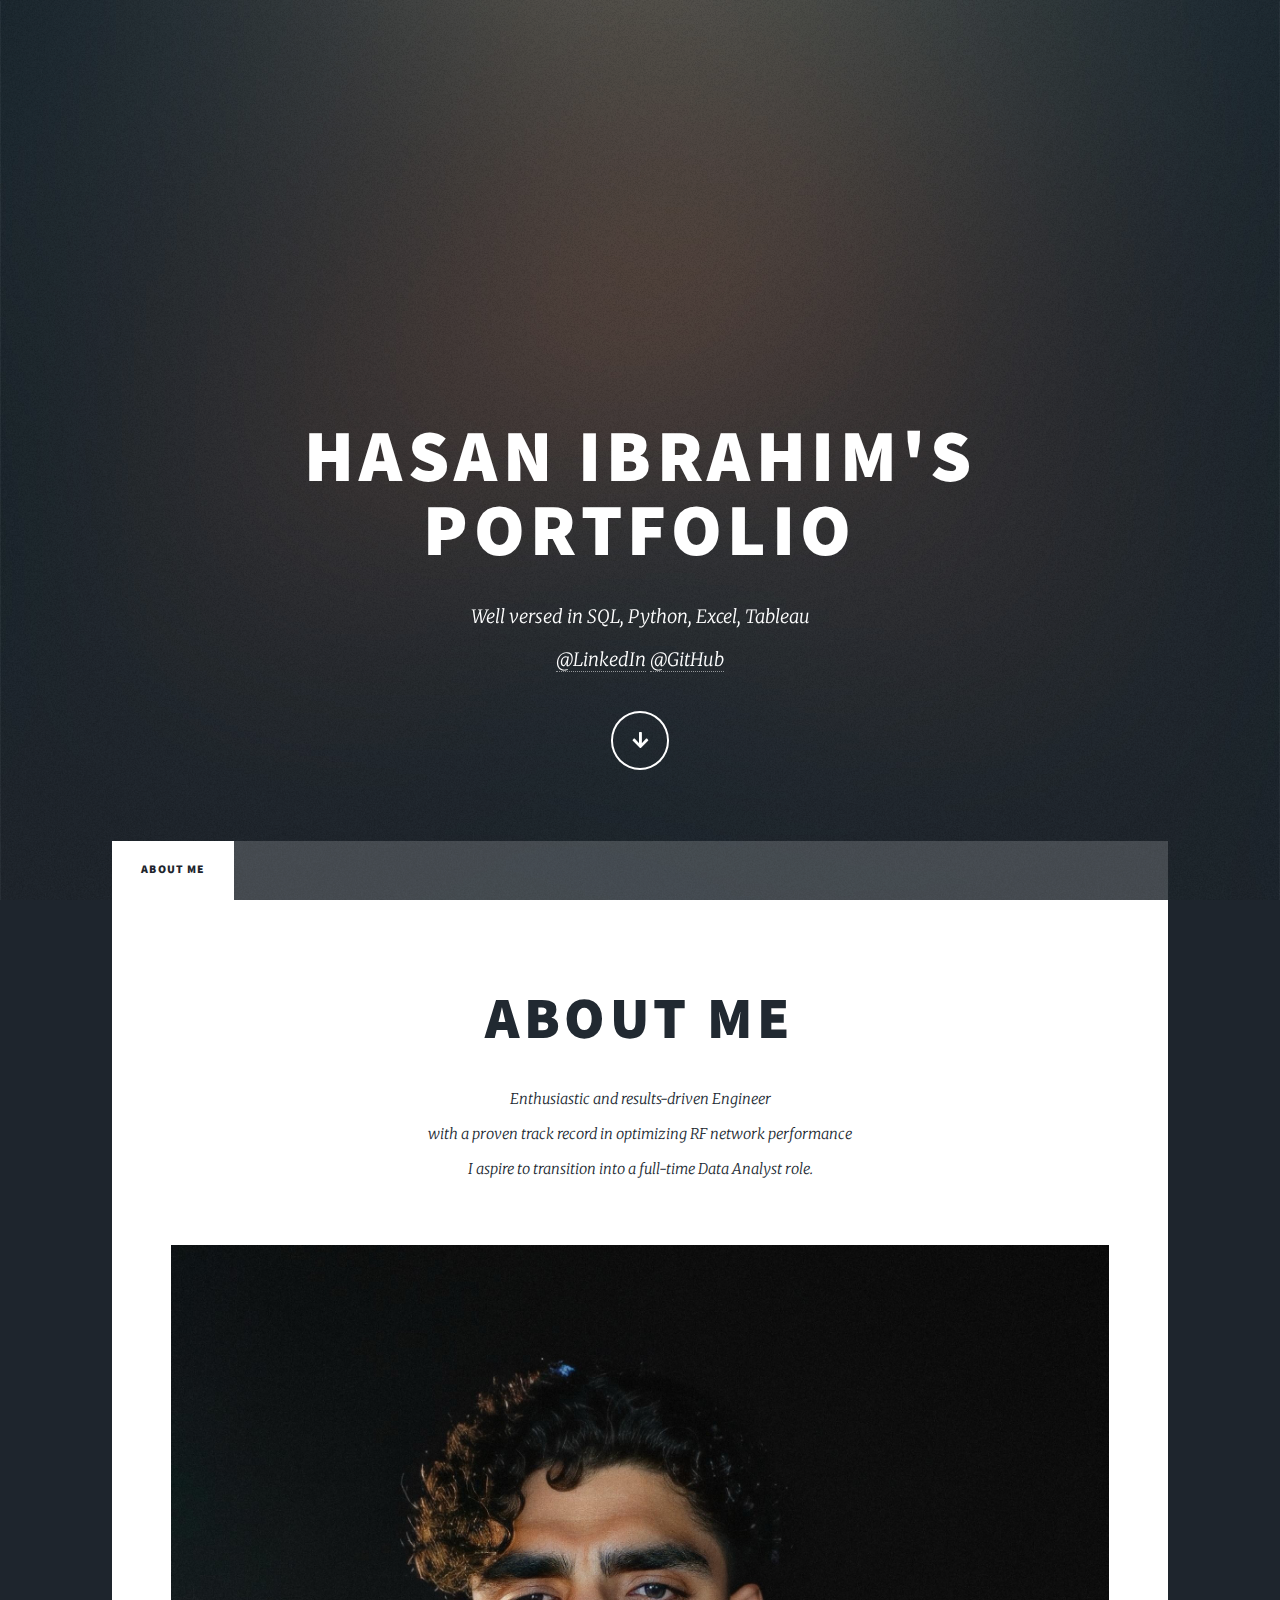
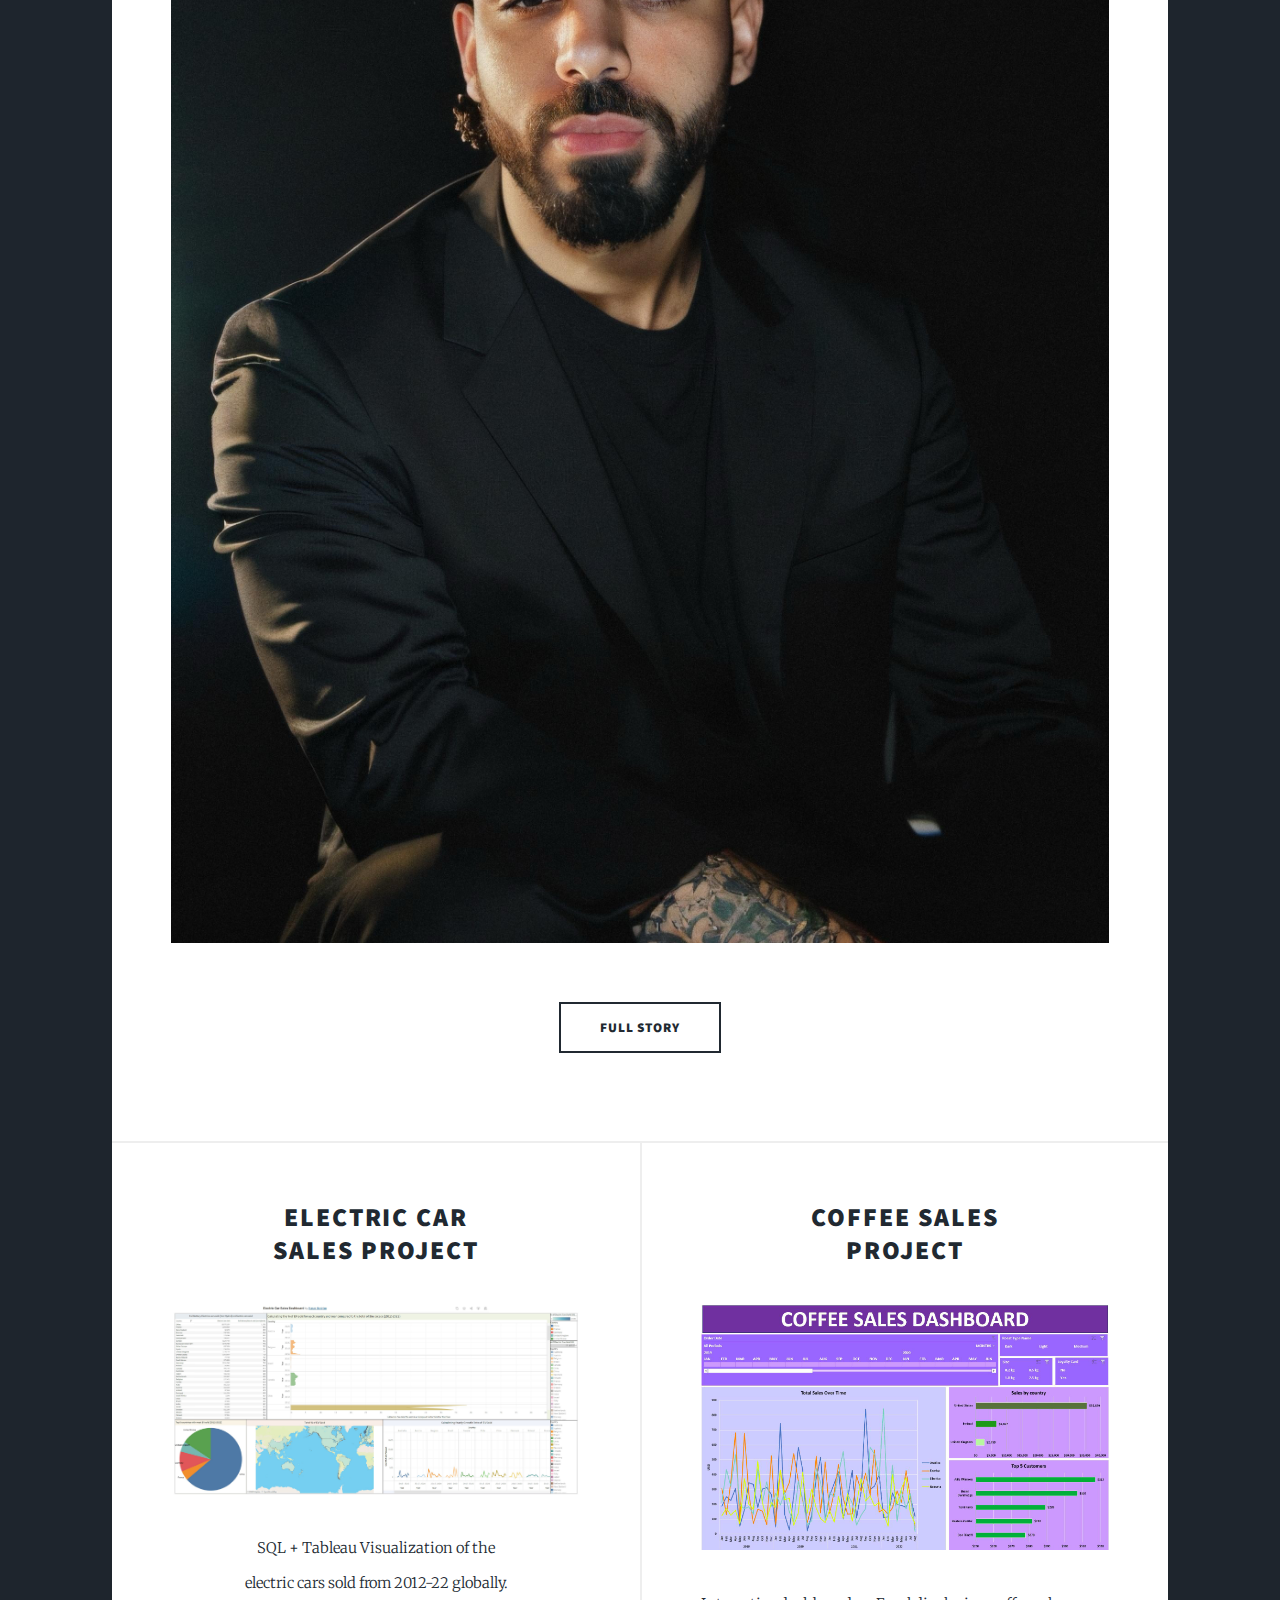
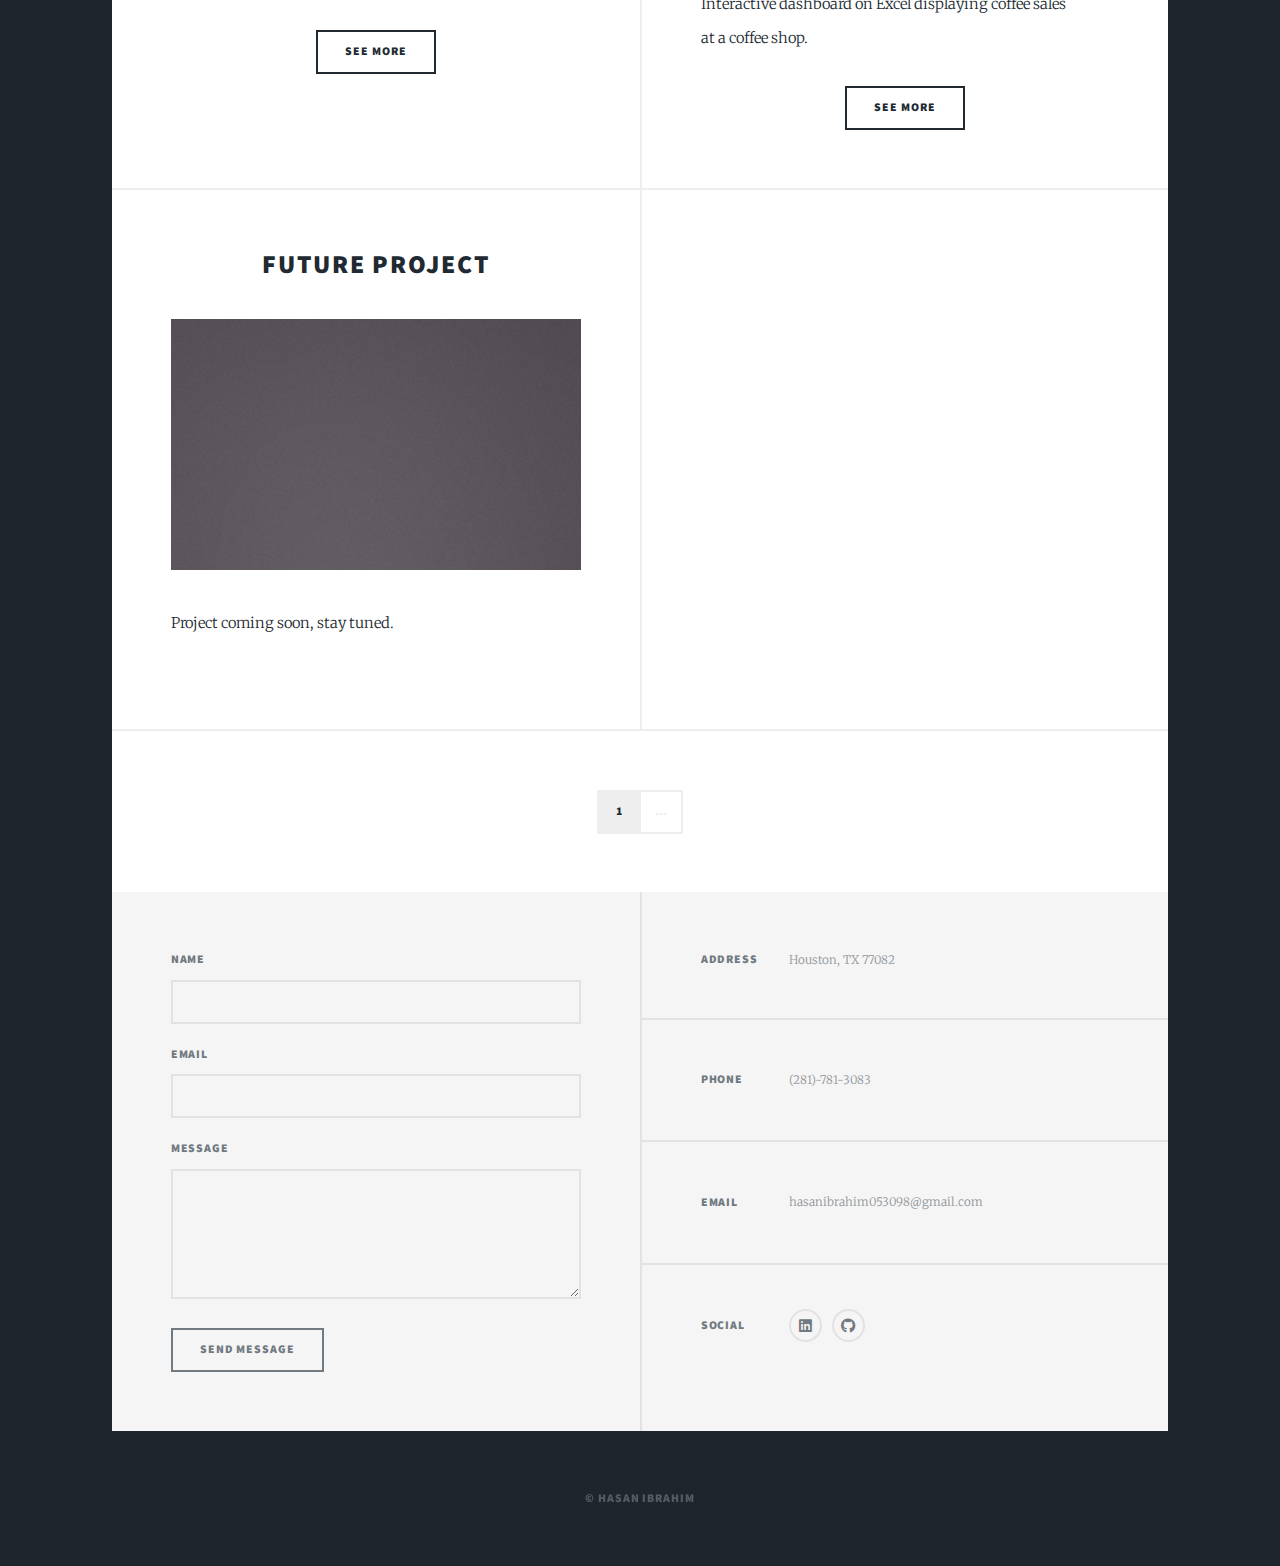
==== commit e19799bf: "Update index.html" ====
--- a/index.html
+++ b/index.html
@@ -74,7 +74,7 @@
 										<h2><a href="#">Electric Car<br />
 										 Sales Project</a></h2>
 									</header>
-									<a href="#" class="image fit"><img src="https://hasanmibrahim.github.io/HasanPortfolio.github.io/images/pic11.jpg" alt="" /></a>
+									<a href="#" class="image fit"><img src="images/pic11.png" alt="" /></a>
 									<p>   <p></p>    SQL + Tableau Visualization of the <br />
 									  electric cars sold from 2012-22 globally.</p>
 									<ul class="actions special">
@@ -87,7 +87,7 @@
 										<h2><a href="#">Coffee sales<br />
 										Project</a></h2>
 									</header>
-									<a href="#" class="image fit"><img src="https://hasanmibrahim.github.io/HasanPortfolio.github.io/images/pic12.jpg" alt="" /></a>
+									<a href="#" class="image fit"><img src="images/pic12.png" alt="" /></a>
 									<p>Interactive dashboard on Excel displaying coffee sales<br /> 
 									                   at a coffee shop.</p>
 									<ul class="actions special">
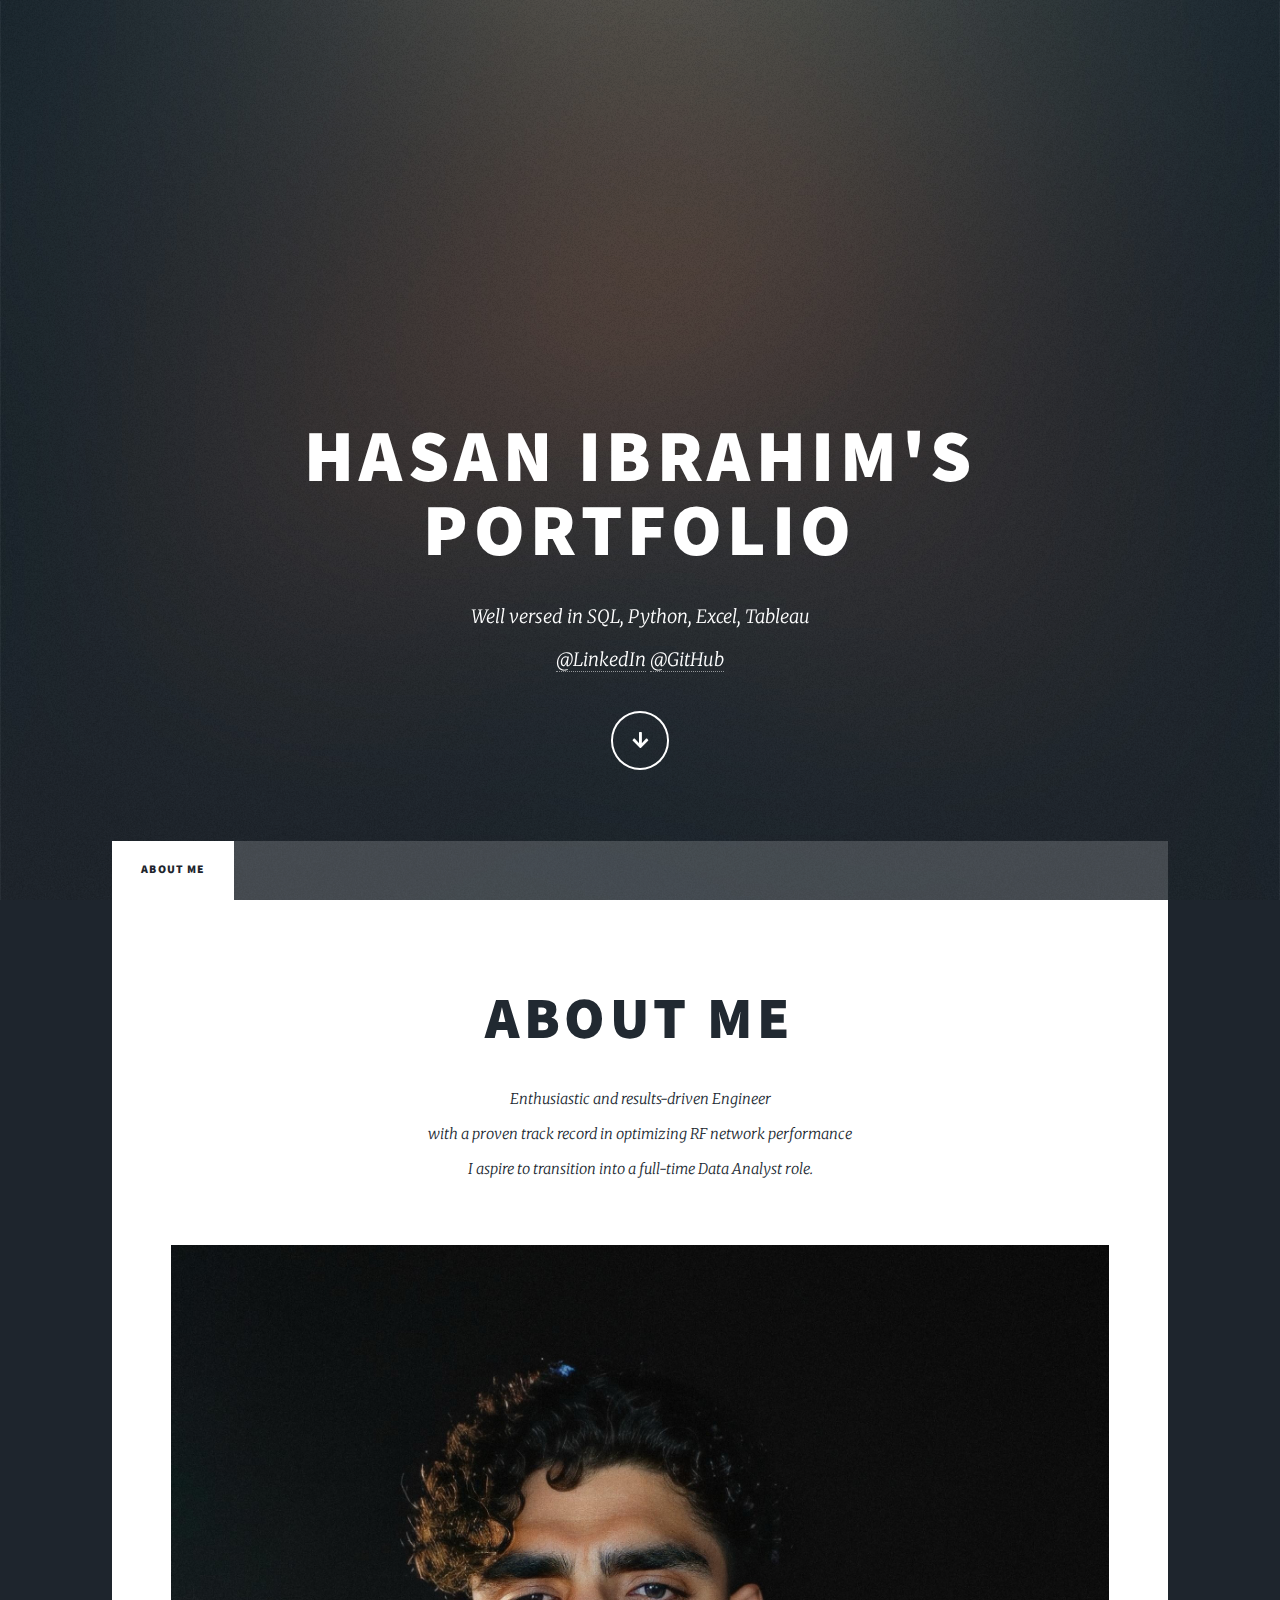
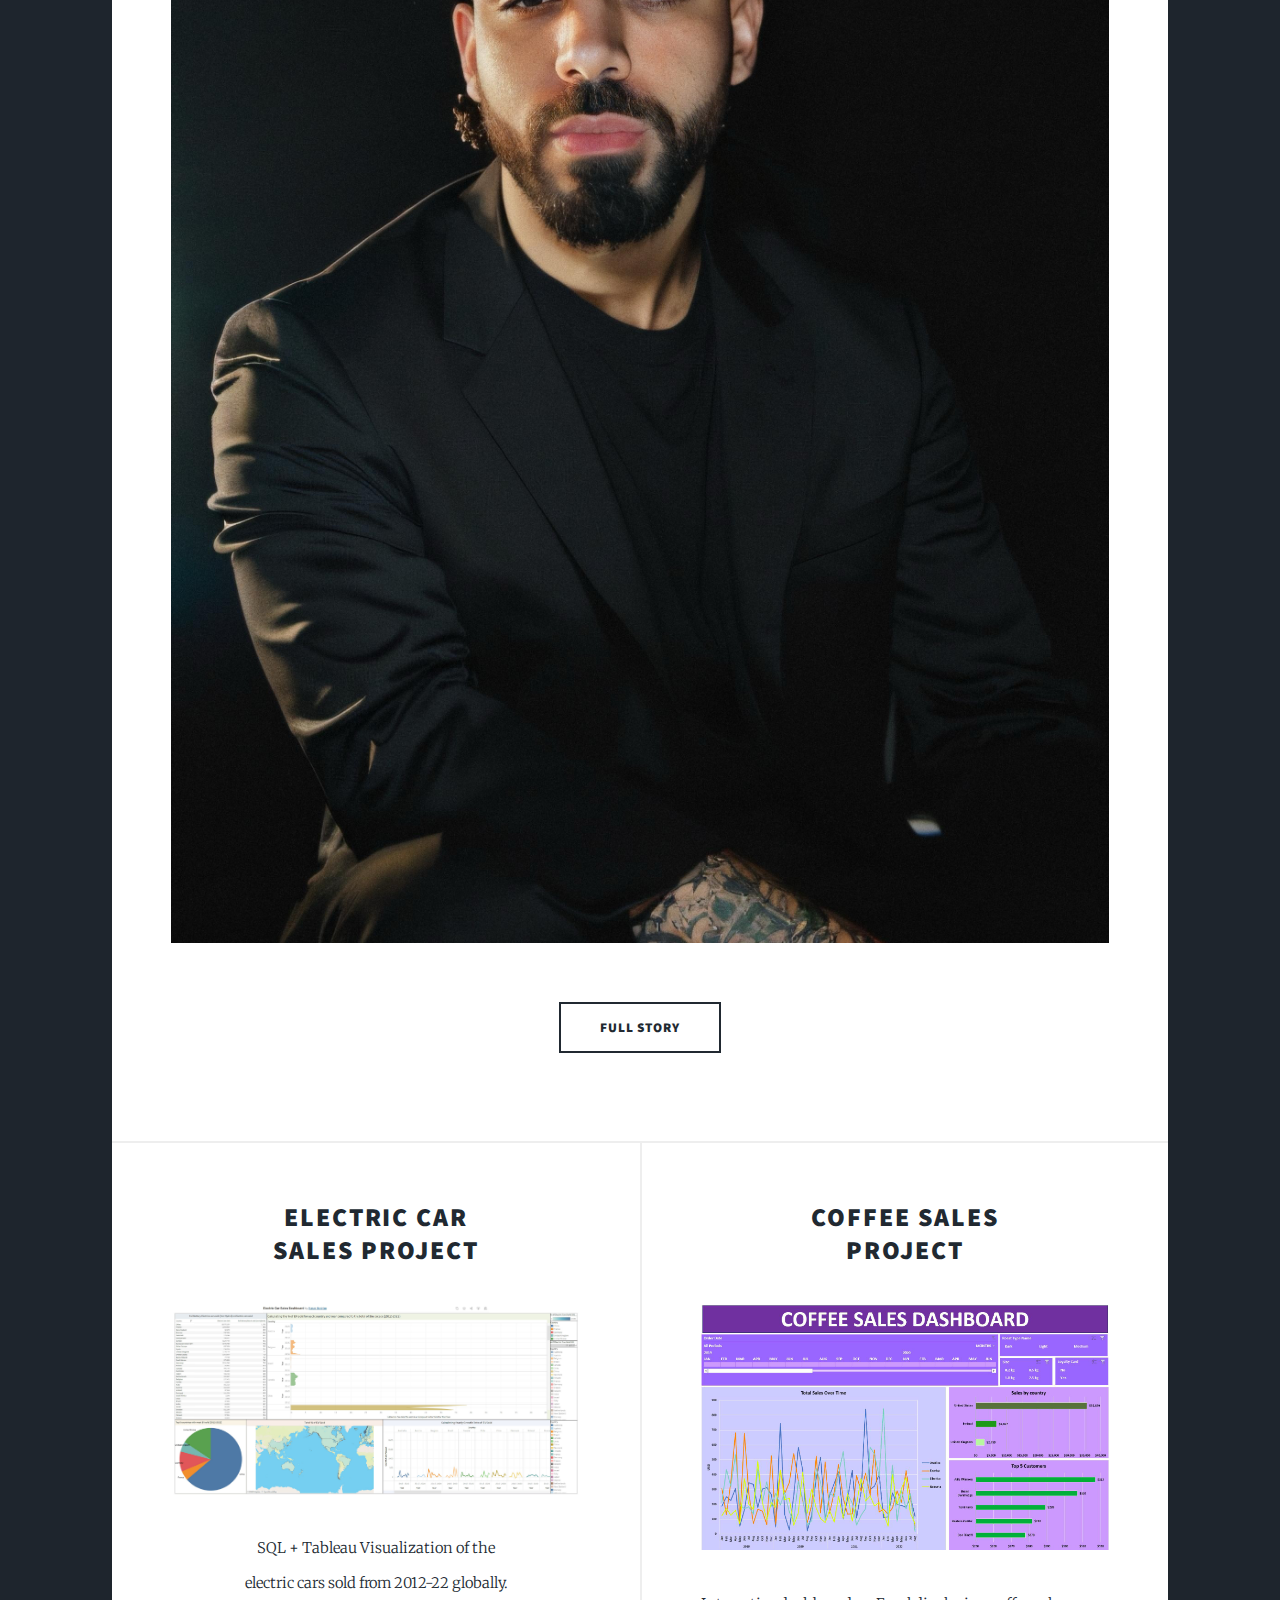
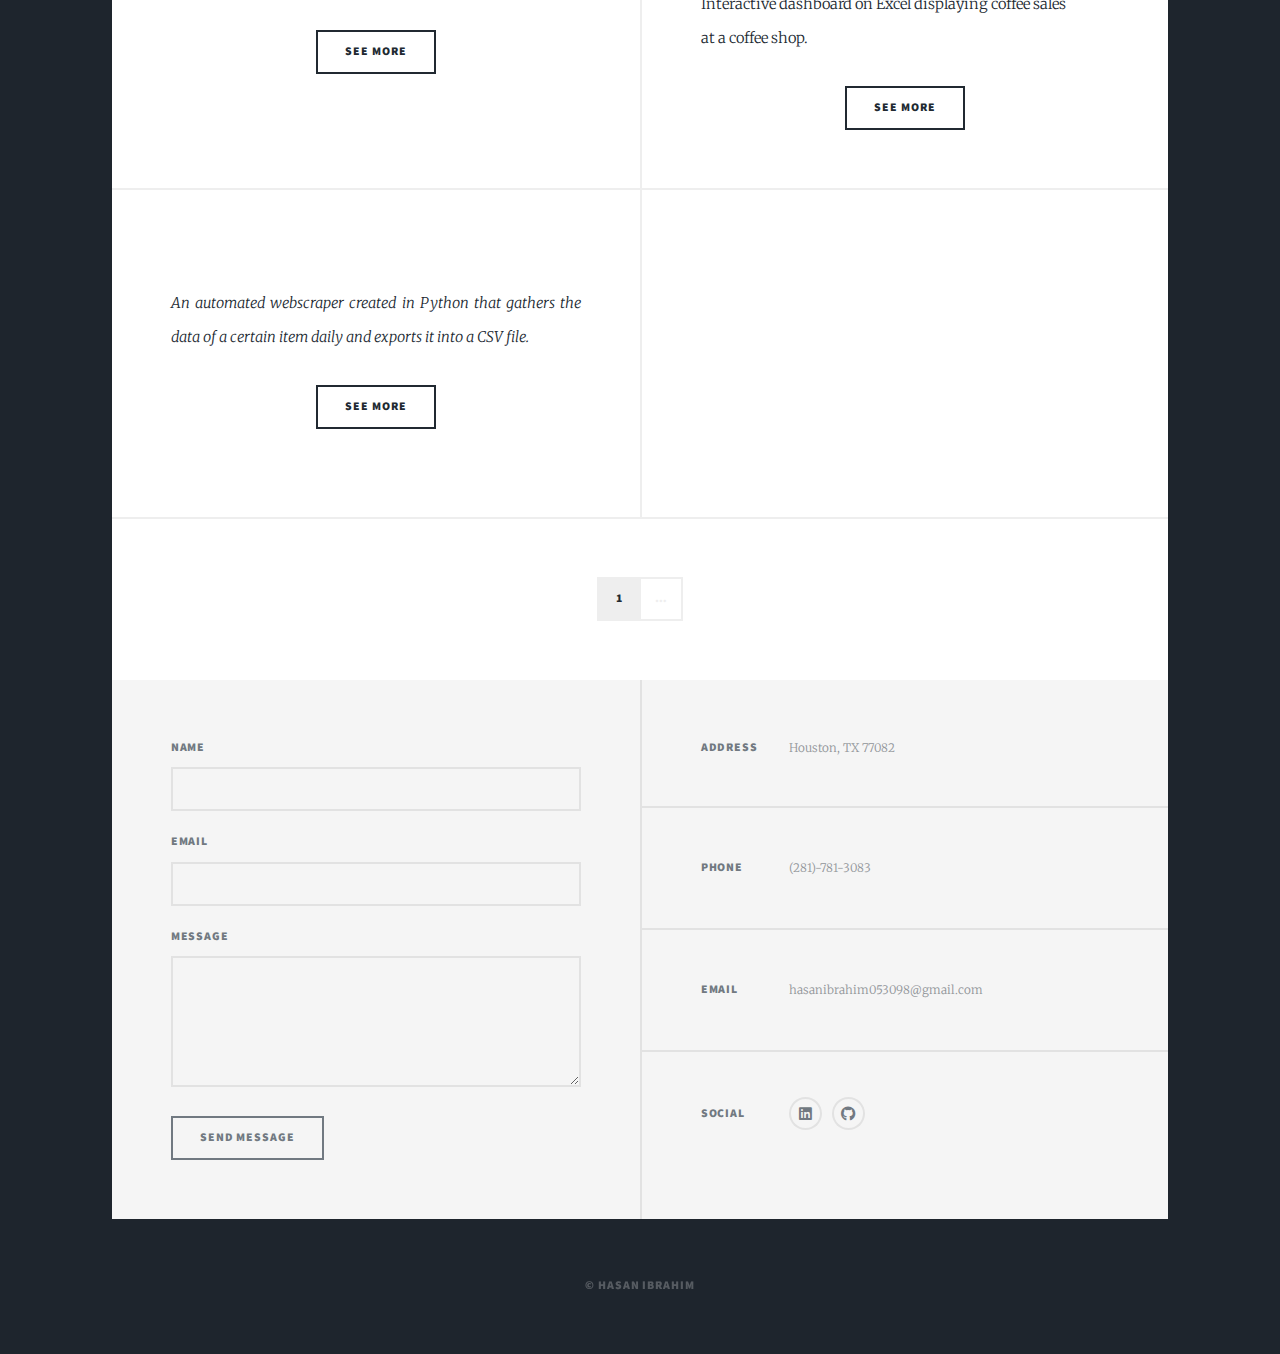
==== commit 8328b616: "Update index.html" ====
--- a/index.html
+++ b/index.html
@@ -74,7 +74,7 @@
 										<h2><a href="#">Electric Car<br />
 										 Sales Project</a></h2>
 									</header>
-									<a href="#" class="image fit"><img src="images/pic11.png" alt="" /></a>
+									<a href="#" class="image fit"><img src="https://hasanmibrahim.github.io/HasanPortfolio.github.io/images/pic11.png" alt="" /></a>
 									<p>   <p></p>    SQL + Tableau Visualization of the <br />
 									  electric cars sold from 2012-22 globally.</p>
 									<ul class="actions special">
@@ -87,7 +87,7 @@
 										<h2><a href="#">Coffee sales<br />
 										Project</a></h2>
 									</header>
-									<a href="#" class="image fit"><img src="images/pic12.png" alt="" /></a>
+									<a href="#" class="image fit"><img src="https://hasanmibrahim.github.io/HasanPortfolio.github.io/images/pic12.png" alt="" /></a>
 									<p>Interactive dashboard on Excel displaying coffee sales<br /> 
 									                   at a coffee shop.</p>
 									<ul class="actions special">
@@ -97,12 +97,10 @@
 								<article>
 									<header>
 										
-										<h2><a href="#">FUTURE PROJECT<br />
-										</a></h2>
-									</header>
-									<a href="#" class="image fit"><img src="images/pic04.jpg" alt="" /></a>
-									<p>Project coming soon, stay tuned.</p>
+									<a href="#" class="image fit"><img src="images/pic13.png" alt="" /></a>
+									<p>An automated webscraper created in Python that gathers the data of a certain item daily and exports it into a CSV file.</p>
 									<ul class="actions special">
+										<li><a href="https://github.com/HasanMIbrahim/PortfilioProjects/blob/main/Amazon%20Webscraper.ipynb" class="button" target="_blank">See More</a></li>
 										
 									</ul>
 								</article>
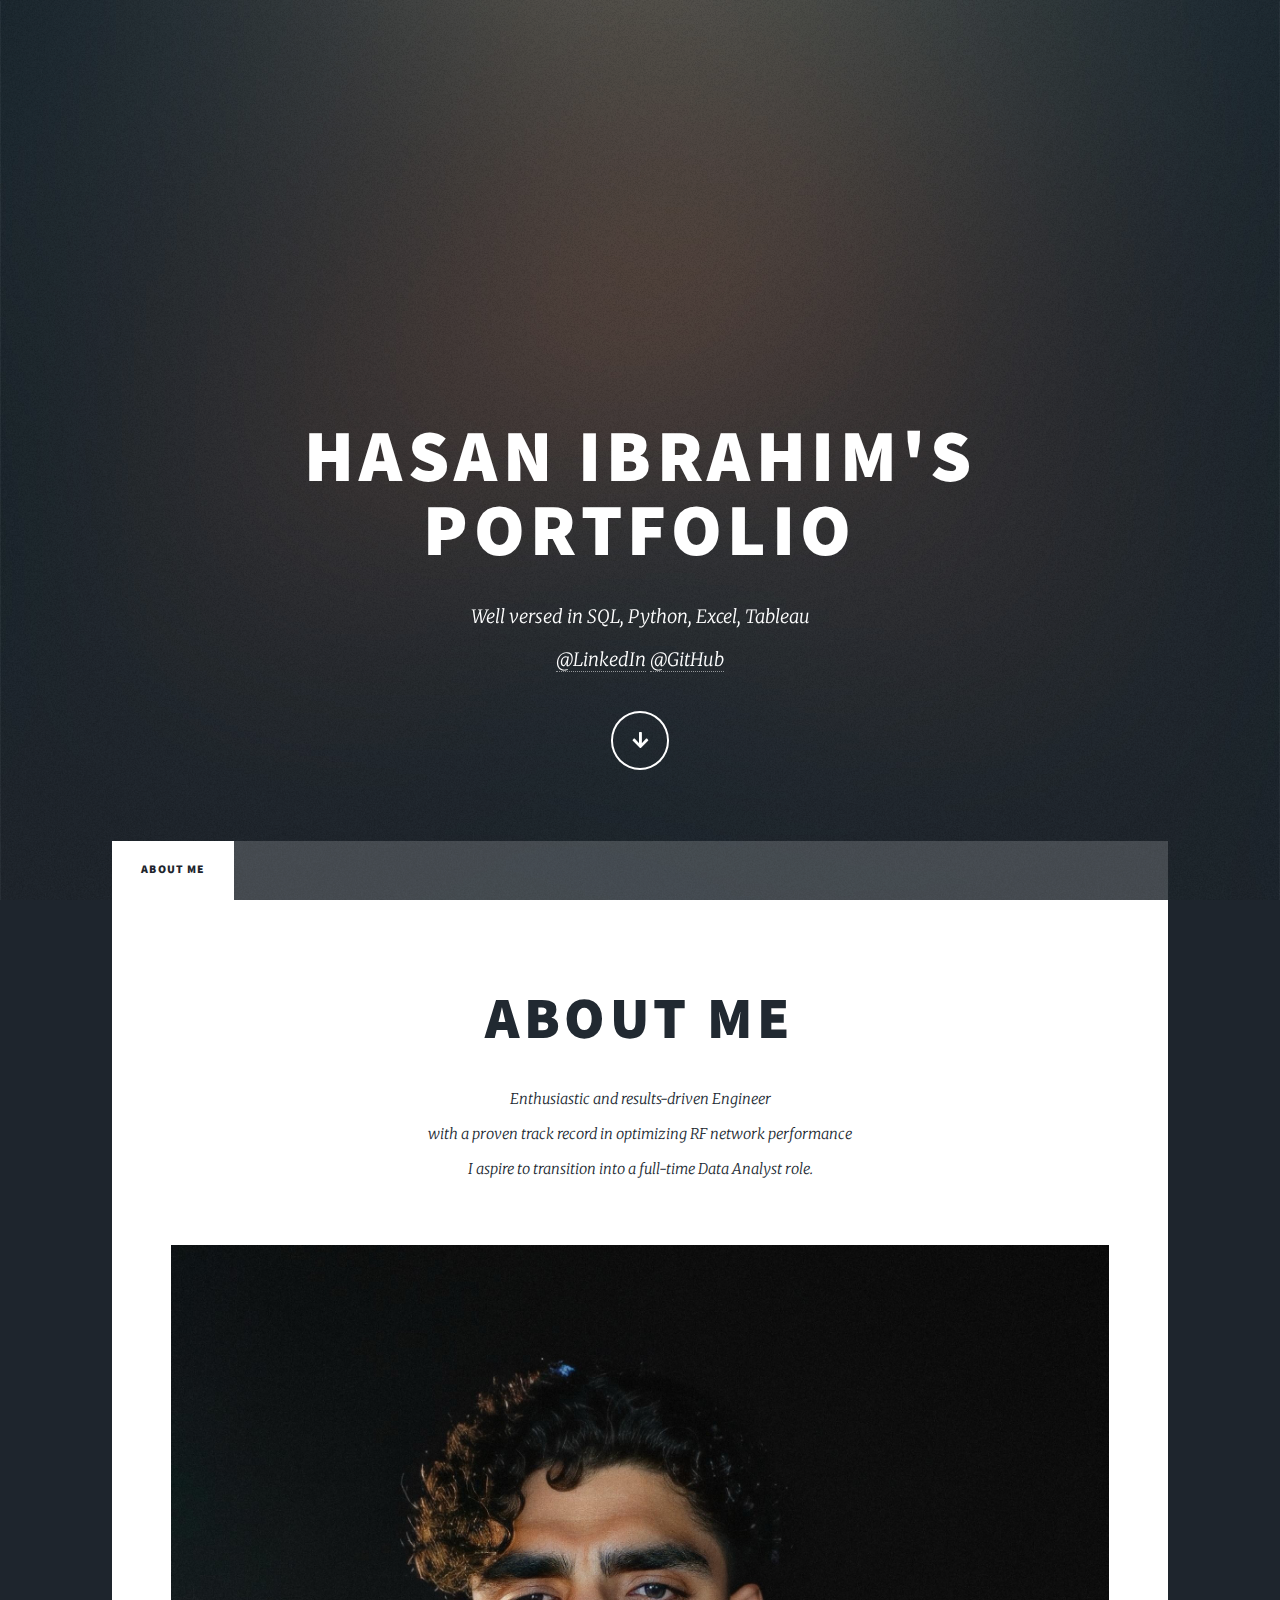
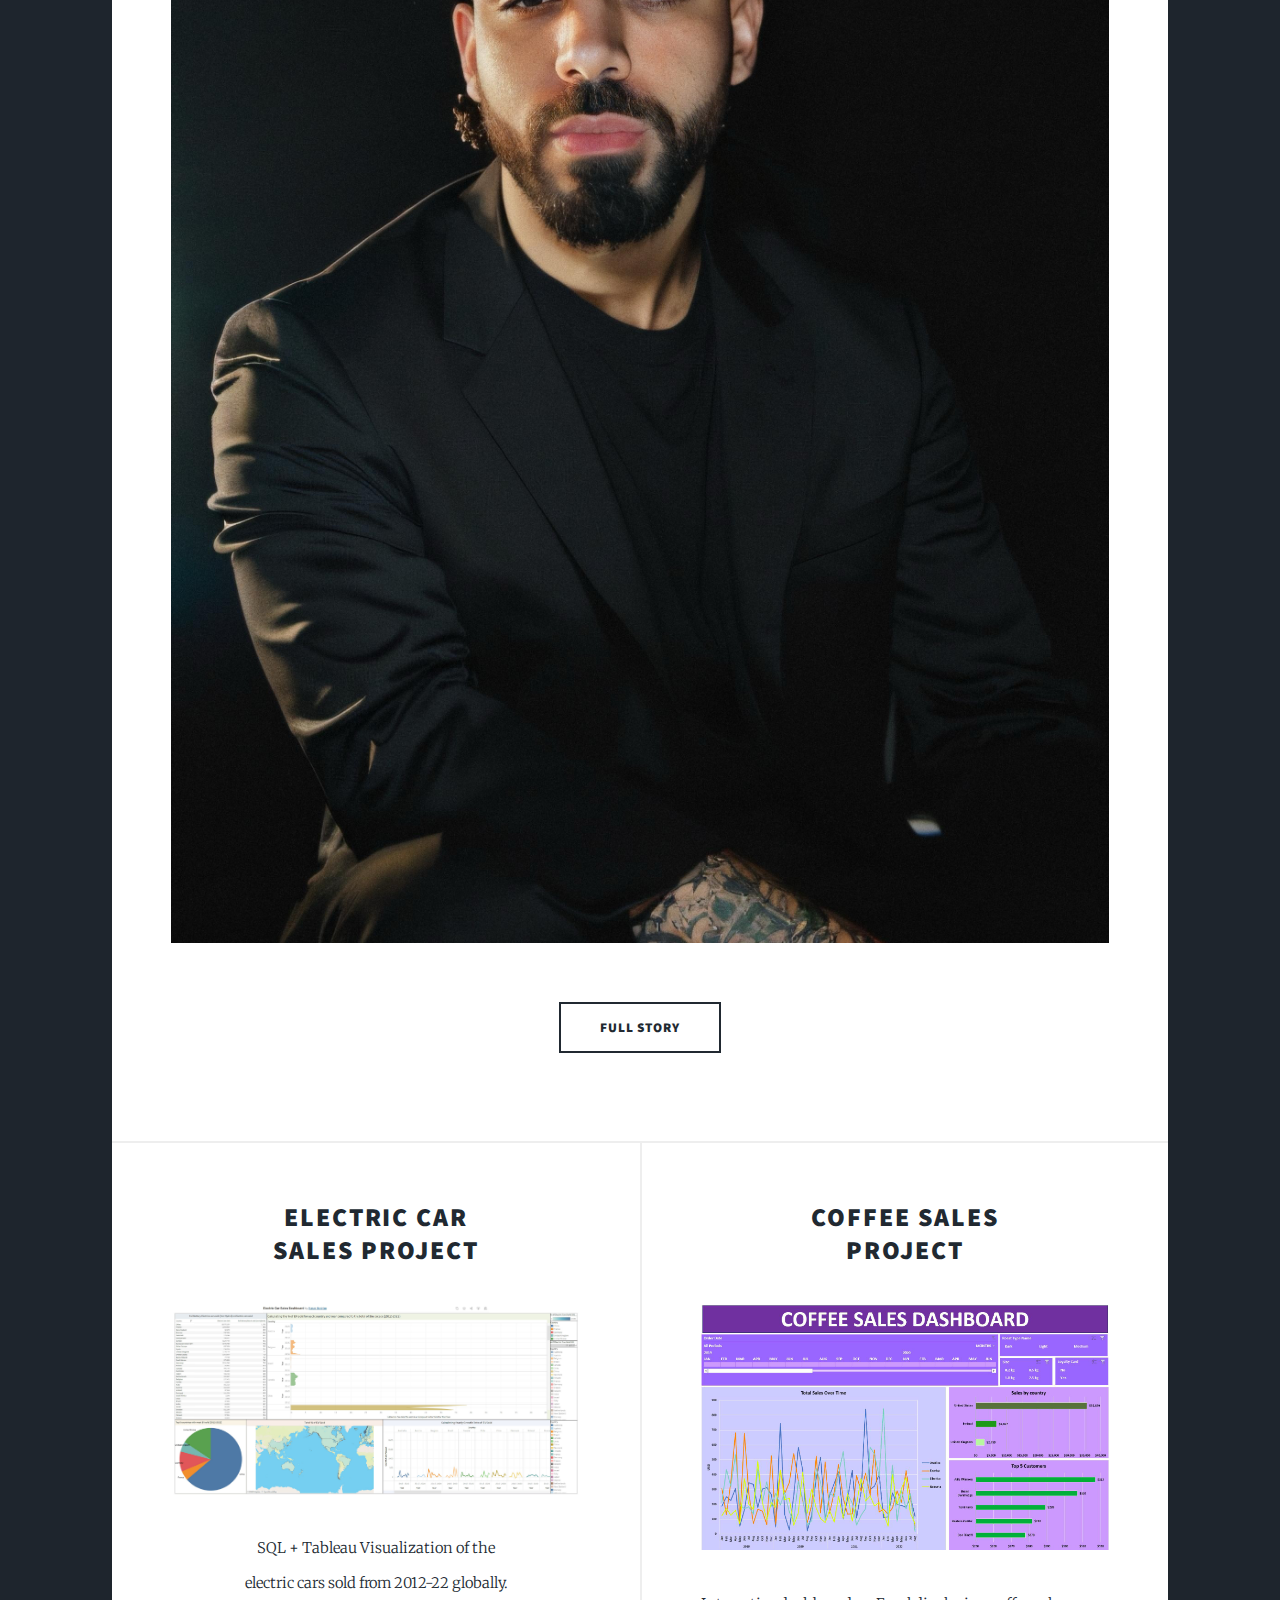
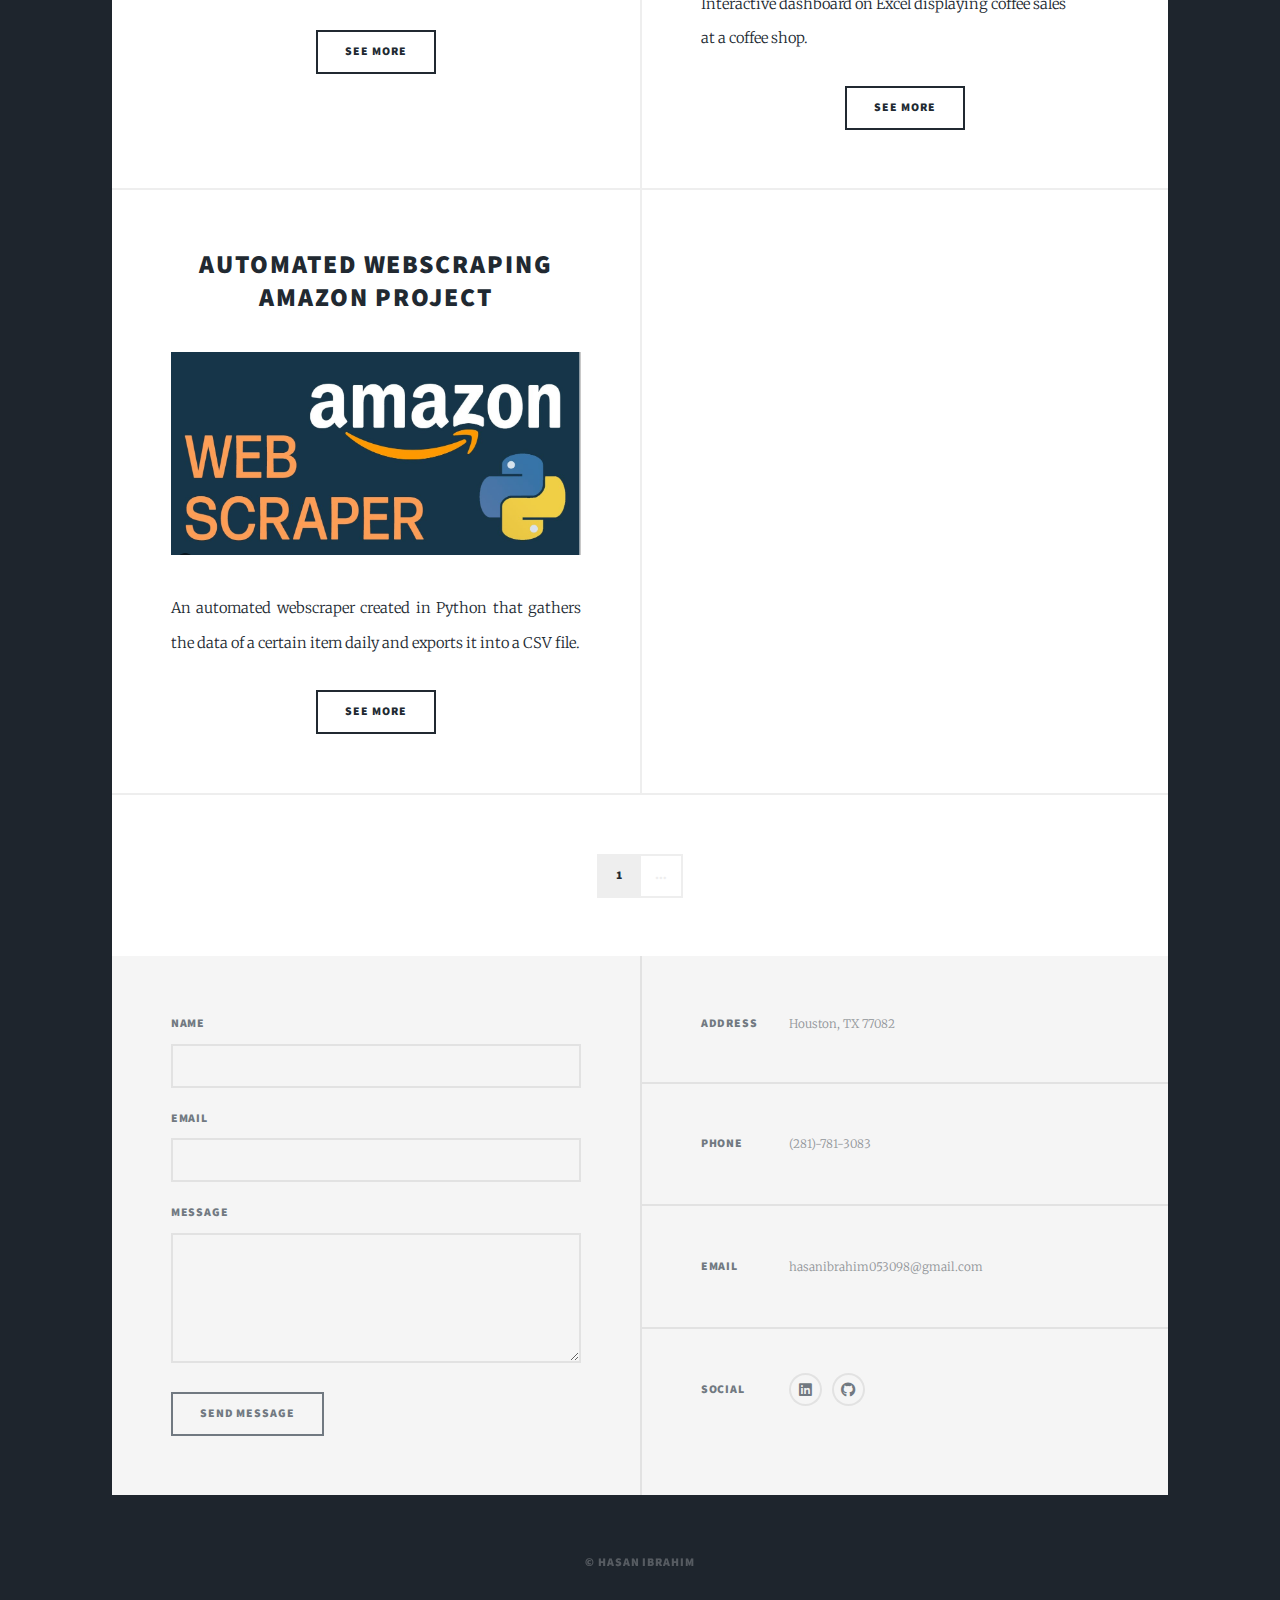
==== commit e4ba0e9d: "Update index.html" ====
--- a/index.html
+++ b/index.html
@@ -96,12 +96,13 @@
 								</article>
 								<article>
 									<header>
-										
-									<a href="#" class="image fit"><img src="images/pic13.png" alt="" /></a>
+									        <h2><a href="#">Automated WebScraping Amazon Project<br />
+										</a></h2>
+									</header>
+									<a href="#" class="image fit"><img src="https://hasanmibrahim.github.io/HasanPortfolio.github.io/images/pic13.png" alt="" /></a>
 									<p>An automated webscraper created in Python that gathers the data of a certain item daily and exports it into a CSV file.</p>
 									<ul class="actions special">
 										<li><a href="https://github.com/HasanMIbrahim/PortfilioProjects/blob/main/Amazon%20Webscraper.ipynb" class="button" target="_blank">See More</a></li>
-										
 									</ul>
 								</article>
 								<article>
